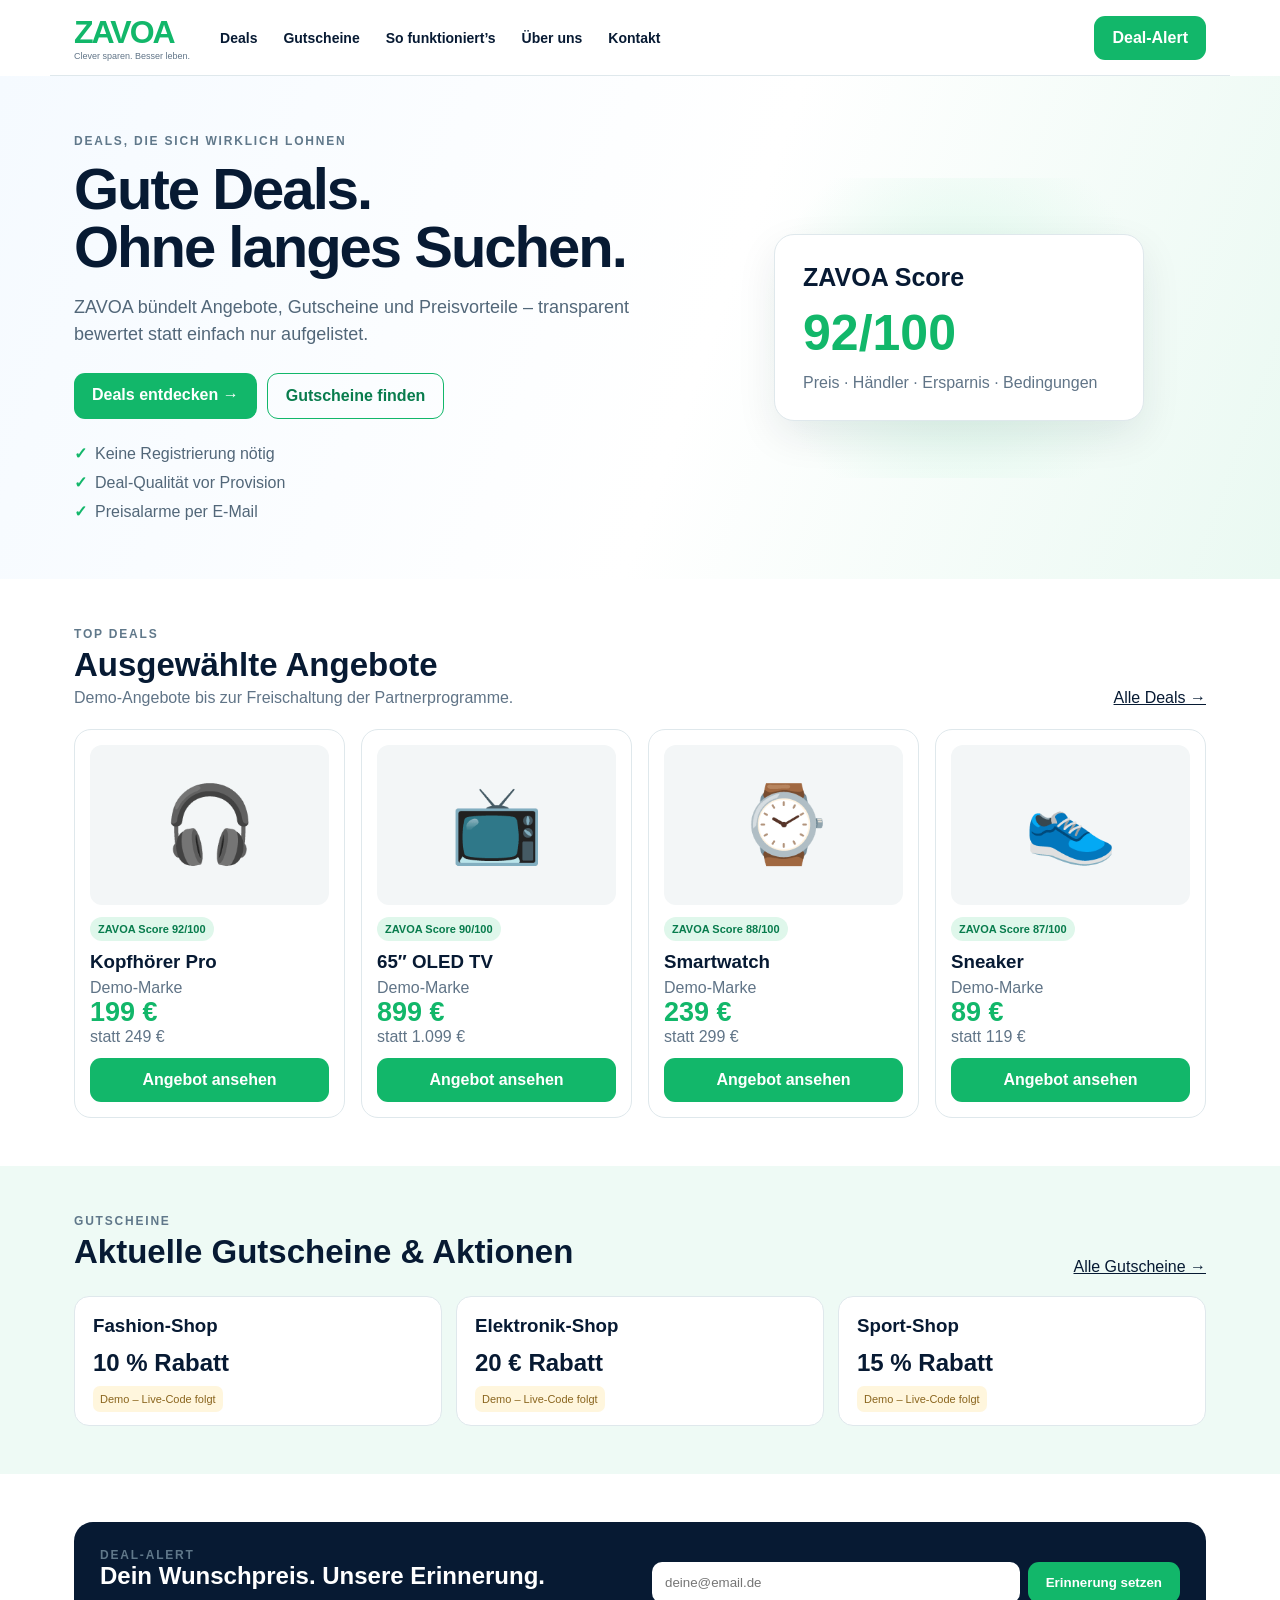
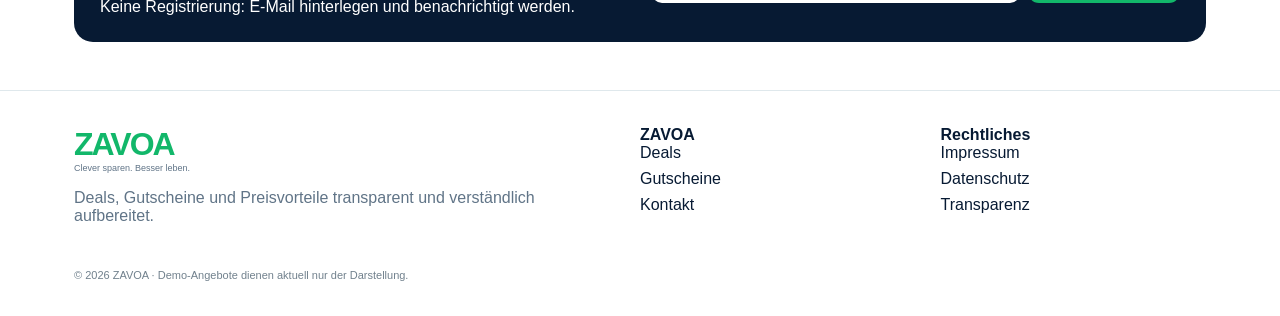
==== index.html @ 48bd6a2d "Add files via upload" ====
<!doctype html><html lang="de"><head><meta charset="utf-8"><meta name="viewport" content="width=device-width,initial-scale=1"><title>ZAVOA – Gute Deals. Ohne langes Suchen.</title><link rel="stylesheet" href="style.css"></head><body><header><div class="wrap nav"><a class="brand" href="index.html"><b>ZAVOA</b><small>Clever sparen. Besser leben.</small></a><nav class="links"><a href="deals.html">Deals</a><a href="gutscheine.html">Gutscheine</a><a href="so-funktionierts.html">So funktioniert’s</a><a href="ueber-uns.html">Über uns</a><a href="kontakt.html">Kontakt</a></nav><div class="grow"></div><a class="btn green" href="#alert">Deal-Alert</a></div></header>
<main><section class="hero"><div class="wrap heroGrid"><div><div class="kicker">Deals, die sich wirklich lohnen</div><h1>Gute Deals.<br>Ohne langes Suchen.</h1><p>ZAVOA bündelt Angebote, Gutscheine und Preisvorteile – transparent bewertet statt einfach nur aufgelistet.</p><div class="actions"><a class="btn green" href="deals.html">Deals entdecken →</a><a class="btn outline" href="gutscheine.html">Gutscheine finden</a></div><div class="checks"><span>Keine Registrierung nötig</span><span>Deal-Qualität vor Provision</span><span>Preisalarme per E-Mail</span></div></div><div class="visual"><div class="visualBox"><strong>ZAVOA Score</strong><div class="score">92/100</div><div class="muted">Preis · Händler · Ersparnis · Bedingungen</div></div></div></div></section>
<section class="section"><div class="wrap"><div class="head"><div><div class="kicker">Top Deals</div><h2>Ausgewählte Angebote</h2><div class="muted">Demo-Angebote bis zur Freischaltung der Partnerprogramme.</div></div><a href="deals.html">Alle Deals →</a></div><div class="grid"><article class="card"><div class="pic">🎧</div><span class="badge">ZAVOA Score 92/100</span><h3>Kopfhörer Pro</h3><div class="muted">Demo-Marke</div><div class="price">199 €</div><div class="muted">statt 249 €</div><a class="btn green" href="#">Angebot ansehen</a></article><article class="card"><div class="pic">📺</div><span class="badge">ZAVOA Score 90/100</span><h3>65″ OLED TV</h3><div class="muted">Demo-Marke</div><div class="price">899 €</div><div class="muted">statt 1.099 €</div><a class="btn green" href="#">Angebot ansehen</a></article><article class="card"><div class="pic">⌚</div><span class="badge">ZAVOA Score 88/100</span><h3>Smartwatch</h3><div class="muted">Demo-Marke</div><div class="price">239 €</div><div class="muted">statt 299 €</div><a class="btn green" href="#">Angebot ansehen</a></article><article class="card"><div class="pic">👟</div><span class="badge">ZAVOA Score 87/100</span><h3>Sneaker</h3><div class="muted">Demo-Marke</div><div class="price">89 €</div><div class="muted">statt 119 €</div><a class="btn green" href="#">Angebot ansehen</a></article></div></div></section>
<section class="section coupons"><div class="wrap"><div class="head"><div><div class="kicker">Gutscheine</div><h2>Aktuelle Gutscheine & Aktionen</h2></div><a href="gutscheine.html">Alle Gutscheine →</a></div><div class="couponGrid"><div class="coupon"><h3>Fashion-Shop</h3><strong>10 % Rabatt</strong><span class="demo">Demo – Live-Code folgt</span></div><div class="coupon"><h3>Elektronik-Shop</h3><strong>20 € Rabatt</strong><span class="demo">Demo – Live-Code folgt</span></div><div class="coupon"><h3>Sport-Shop</h3><strong>15 % Rabatt</strong><span class="demo">Demo – Live-Code folgt</span></div></div></div></section>
<section class="section"><div class="wrap"><div class="alert" id="alert"><div><div class="kicker">Deal-Alert</div><h2>Dein Wunschpreis. Unsere Erinnerung.</h2><div>Keine Registrierung: E-Mail hinterlegen und benachrichtigt werden.</div></div><div class="form"><input type="email" placeholder="deine@email.de"><button class="btn green">Erinnerung setzen</button></div></div></div></section></main><footer><div class="wrap"><div class="foot"><div><a class="brand" href="index.html"><b>ZAVOA</b><small>Clever sparen. Besser leben.</small></a><p class="muted">Deals, Gutscheine und Preisvorteile transparent und verständlich aufbereitet.</p></div><div><b>ZAVOA</b><div class="footnav"><a href="deals.html">Deals</a><a href="gutscheine.html">Gutscheine</a><a href="kontakt.html">Kontakt</a></div></div><div><b>Rechtliches</b><div class="footnav"><a href="impressum.html">Impressum</a><a href="datenschutz.html">Datenschutz</a><a href="transparenz.html">Transparenz</a></div></div></div><div class="copy">© 2026 ZAVOA · Demo-Angebote dienen aktuell nur der Darstellung.</div></div></footer></body></html>
---- style.css ----
:root{--n:#071a33;--g:#12b76a;--m:#607487;--l:#dfe8ec;--bg:#f6fafc}
*{box-sizing:border-box}body{margin:0;font-family:Arial,sans-serif;color:var(--n)}a{color:inherit}
.wrap{max-width:1180px;margin:auto;padding:0 24px}.nav{height:76px;display:flex;align-items:center;gap:30px;border-bottom:1px solid var(--l)}
.brand{text-decoration:none}.brand b{font-size:32px;color:var(--g);letter-spacing:-2px}.brand small{display:block;font-size:9px;color:var(--m)}
.links{display:flex;gap:26px;font-weight:700;font-size:14px}.links a{text-decoration:none}.grow{flex:1}.btn{display:inline-block;padding:13px 18px;border-radius:11px;text-decoration:none;font-weight:800;border:0}.green{background:var(--g);color:#fff}.outline{border:1px solid var(--g);color:#087c4d}
.hero{background:linear-gradient(110deg,#f5faff,#fff 55%,#eaf9f2);padding:58px 0}.heroGrid{display:grid;grid-template-columns:1.1fr .9fr;gap:35px;align-items:center}
.kicker{font-size:12px;letter-spacing:1.8px;font-weight:900;color:#60788a;text-transform:uppercase}.hero h1{font-size:58px;line-height:1;letter-spacing:-2px;margin:12px 0 18px}.hero p{font-size:18px;line-height:1.5;color:#526779}
.actions{display:flex;gap:10px;margin:25px 0}.checks{display:grid;gap:10px;color:#526779}.checks span:before{content:"✓";color:var(--g);font-weight:900;margin-right:8px}
.visual{min-height:300px;border-radius:40px;background:radial-gradient(circle,#d8f7e8,transparent 68%);display:grid;place-items:center}.visualBox{background:#fff;border:1px solid var(--l);border-radius:20px;padding:28px;width:75%;box-shadow:0 15px 40px #10203015}.visualBox strong{font-size:25px}.visualBox .score{font-size:50px;color:var(--g);font-weight:900;margin:12px 0}
.section{padding:48px 0}.head{display:flex;justify-content:space-between;align-items:end}.head h2{font-size:33px;margin:5px 0}.muted{color:var(--m)}
.grid{display:grid;grid-template-columns:repeat(4,1fr);gap:16px;margin-top:22px}.card{border:1px solid var(--l);border-radius:17px;padding:15px}.pic{height:160px;border-radius:12px;background:#f3f6f7;display:grid;place-items:center;font-size:75px}.badge{display:inline-block;background:#dff7eb;color:#087c4d;padding:6px 8px;border-radius:999px;font-size:11px;font-weight:900;margin-top:12px}.card h3{margin:10px 0 6px}.price{font-size:27px;font-weight:900;color:var(--g)}.card .btn{width:100%;text-align:center;margin-top:12px}
.coupons{background:#eefaf5}.couponGrid{display:grid;grid-template-columns:repeat(3,1fr);gap:14px;margin-top:20px}.coupon{background:#fff;border:1px solid var(--l);border-radius:15px;padding:18px}.coupon h3{margin:0}.coupon strong{font-size:24px;display:block;margin:12px 0}.demo{font-size:11px;color:#8a651e;background:#fff6dd;padding:7px;border-radius:7px}
.alert{background:var(--n);color:#fff;border-radius:19px;padding:26px;display:grid;grid-template-columns:1fr 1fr;gap:24px;align-items:center}.alert h2{margin:0 0 8px}.form{display:flex;gap:8px}.form input{flex:1;padding:13px;border-radius:10px;border:0}
.pagehero{background:var(--bg);padding:45px 0}.pagehero h1{font-size:45px;margin:0}.content{max-width:900px;margin:30px auto;padding:0 24px;line-height:1.6}
footer{border-top:1px solid var(--l);padding:35px 0}.foot{display:grid;grid-template-columns:2fr 1fr 1fr;gap:35px}.footnav{display:grid;gap:8px}.footnav a{text-decoration:none}.copy{font-size:11px;color:#71818d;margin-top:28px}
@media(max-width:850px){.links{display:none}.heroGrid{grid-template-columns:1fr}.grid{grid-template-columns:1fr 1fr}.couponGrid,.alert{grid-template-columns:1fr}}
@media(max-width:520px){.wrap{padding:0 14px}.hero h1{font-size:40px}.visual{display:none}.grid{grid-template-columns:1fr}.actions,.form{flex-direction:column}.foot{grid-template-columns:1fr}}
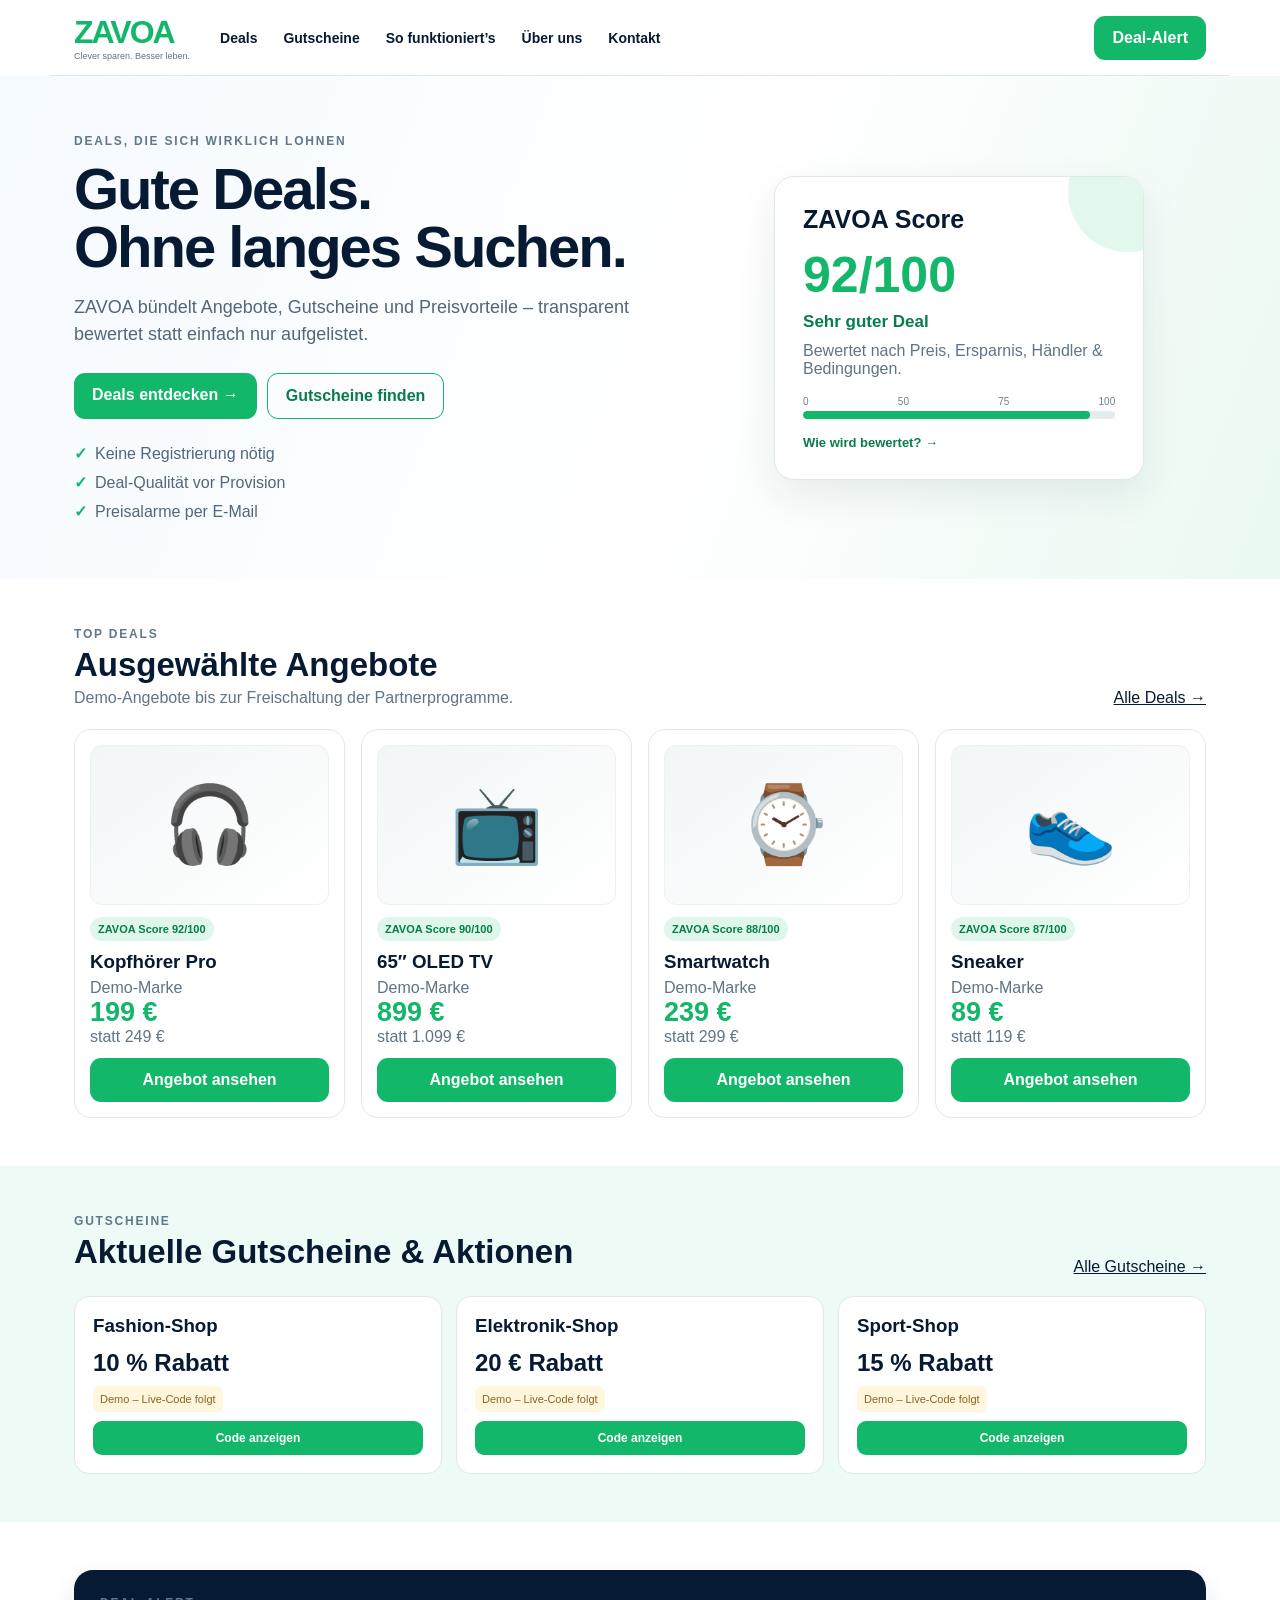
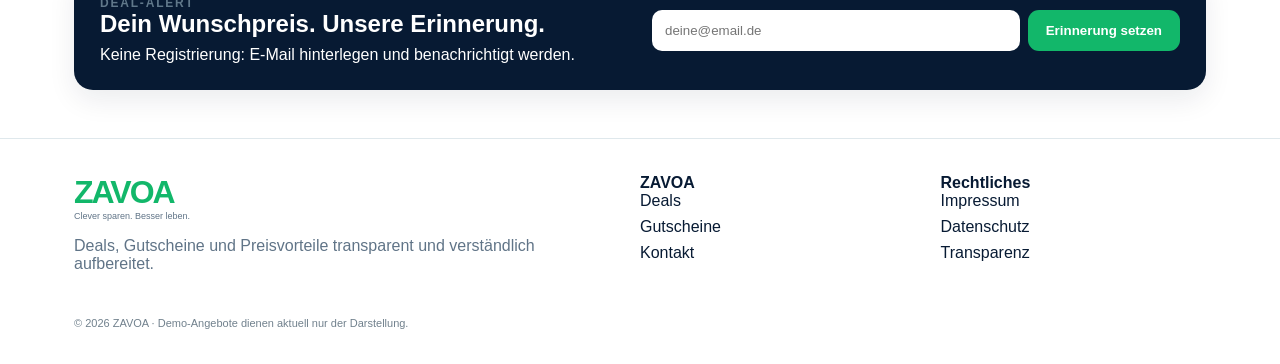
==== commit 8f29bef1: "Add files via upload" ====
--- a/index.html
+++ b/index.html
@@ -1,5 +1,11 @@
 <!doctype html><html lang="de"><head><meta charset="utf-8"><meta name="viewport" content="width=device-width,initial-scale=1"><title>ZAVOA – Gute Deals. Ohne langes Suchen.</title><link rel="stylesheet" href="style.css"></head><body><header><div class="wrap nav"><a class="brand" href="index.html"><b>ZAVOA</b><small>Clever sparen. Besser leben.</small></a><nav class="links"><a href="deals.html">Deals</a><a href="gutscheine.html">Gutscheine</a><a href="so-funktionierts.html">So funktioniert’s</a><a href="ueber-uns.html">Über uns</a><a href="kontakt.html">Kontakt</a></nav><div class="grow"></div><a class="btn green" href="#alert">Deal-Alert</a></div></header>
-<main><section class="hero"><div class="wrap heroGrid"><div><div class="kicker">Deals, die sich wirklich lohnen</div><h1>Gute Deals.<br>Ohne langes Suchen.</h1><p>ZAVOA bündelt Angebote, Gutscheine und Preisvorteile – transparent bewertet statt einfach nur aufgelistet.</p><div class="actions"><a class="btn green" href="deals.html">Deals entdecken →</a><a class="btn outline" href="gutscheine.html">Gutscheine finden</a></div><div class="checks"><span>Keine Registrierung nötig</span><span>Deal-Qualität vor Provision</span><span>Preisalarme per E-Mail</span></div></div><div class="visual"><div class="visualBox"><strong>ZAVOA Score</strong><div class="score">92/100</div><div class="muted">Preis · Händler · Ersparnis · Bedingungen</div></div></div></div></section>
+<main><section class="hero"><div class="wrap heroGrid"><div><div class="kicker">Deals, die sich wirklich lohnen</div><h1>Gute Deals.<br>Ohne langes Suchen.</h1><p>ZAVOA bündelt Angebote, Gutscheine und Preisvorteile – transparent bewertet statt einfach nur aufgelistet.</p><div class="actions"><a class="btn green" href="deals.html">Deals entdecken →</a><a class="btn outline" href="gutscheine.html">Gutscheine finden</a></div><div class="checks"><span>Keine Registrierung nötig</span><span>Deal-Qualität vor Provision</span><span>Preisalarme per E-Mail</span></div></div><div class="visual"><div class="visualBox"><strong>ZAVOA Score</strong>
+<div class="score">92/100</div>
+<div class="score-label">Sehr guter Deal</div>
+<div class="muted">Bewertet nach Preis, Ersparnis, Händler &amp; Bedingungen.</div>
+<div class="score-scale"><span>0</span><span>50</span><span>75</span><span>100</span></div>
+<div class="score-bar"><i></i></div>
+<a class="score-link" href="so-funktionierts.html">Wie wird bewertet? →</a></div></div></div></section>
 <section class="section"><div class="wrap"><div class="head"><div><div class="kicker">Top Deals</div><h2>Ausgewählte Angebote</h2><div class="muted">Demo-Angebote bis zur Freischaltung der Partnerprogramme.</div></div><a href="deals.html">Alle Deals →</a></div><div class="grid"><article class="card"><div class="pic">🎧</div><span class="badge">ZAVOA Score 92/100</span><h3>Kopfhörer Pro</h3><div class="muted">Demo-Marke</div><div class="price">199 €</div><div class="muted">statt 249 €</div><a class="btn green" href="#">Angebot ansehen</a></article><article class="card"><div class="pic">📺</div><span class="badge">ZAVOA Score 90/100</span><h3>65″ OLED TV</h3><div class="muted">Demo-Marke</div><div class="price">899 €</div><div class="muted">statt 1.099 €</div><a class="btn green" href="#">Angebot ansehen</a></article><article class="card"><div class="pic">⌚</div><span class="badge">ZAVOA Score 88/100</span><h3>Smartwatch</h3><div class="muted">Demo-Marke</div><div class="price">239 €</div><div class="muted">statt 299 €</div><a class="btn green" href="#">Angebot ansehen</a></article><article class="card"><div class="pic">👟</div><span class="badge">ZAVOA Score 87/100</span><h3>Sneaker</h3><div class="muted">Demo-Marke</div><div class="price">89 €</div><div class="muted">statt 119 €</div><a class="btn green" href="#">Angebot ansehen</a></article></div></div></section>
 <section class="section coupons"><div class="wrap"><div class="head"><div><div class="kicker">Gutscheine</div><h2>Aktuelle Gutscheine & Aktionen</h2></div><a href="gutscheine.html">Alle Gutscheine →</a></div><div class="couponGrid"><div class="coupon"><h3>Fashion-Shop</h3><strong>10 % Rabatt</strong><span class="demo">Demo – Live-Code folgt</span></div><div class="coupon"><h3>Elektronik-Shop</h3><strong>20 € Rabatt</strong><span class="demo">Demo – Live-Code folgt</span></div><div class="coupon"><h3>Sport-Shop</h3><strong>15 % Rabatt</strong><span class="demo">Demo – Live-Code folgt</span></div></div></div></section>
 <section class="section"><div class="wrap"><div class="alert" id="alert"><div><div class="kicker">Deal-Alert</div><h2>Dein Wunschpreis. Unsere Erinnerung.</h2><div>Keine Registrierung: E-Mail hinterlegen und benachrichtigt werden.</div></div><div class="form"><input type="email" placeholder="deine@email.de"><button class="btn green">Erinnerung setzen</button></div></div></div></section></main><footer><div class="wrap"><div class="foot"><div><a class="brand" href="index.html"><b>ZAVOA</b><small>Clever sparen. Besser leben.</small></a><p class="muted">Deals, Gutscheine und Preisvorteile transparent und verständlich aufbereitet.</p></div><div><b>ZAVOA</b><div class="footnav"><a href="deals.html">Deals</a><a href="gutscheine.html">Gutscheine</a><a href="kontakt.html">Kontakt</a></div></div><div><b>Rechtliches</b><div class="footnav"><a href="impressum.html">Impressum</a><a href="datenschutz.html">Datenschutz</a><a href="transparenz.html">Transparenz</a></div></div></div><div class="copy">© 2026 ZAVOA · Demo-Angebote dienen aktuell nur der Darstellung.</div></div></footer></body></html>
--- a/style.css
+++ b/style.css
@@ -16,3 +16,18 @@
 footer{border-top:1px solid var(--l);padding:35px 0}.foot{display:grid;grid-template-columns:2fr 1fr 1fr;gap:35px}.footnav{display:grid;gap:8px}.footnav a{text-decoration:none}.copy{font-size:11px;color:#71818d;margin-top:28px}
 @media(max-width:850px){.links{display:none}.heroGrid{grid-template-columns:1fr}.grid{grid-template-columns:1fr 1fr}.couponGrid,.alert{grid-template-columns:1fr}}
 @media(max-width:520px){.wrap{padding:0 14px}.hero h1{font-size:40px}.visual{display:none}.grid{grid-template-columns:1fr}.actions,.form{flex-direction:column}.foot{grid-template-columns:1fr}}
+
+/* Controlled Design Update 1 — no structural/deployment changes */
+.visualBox{position:relative;overflow:hidden}
+.visualBox:after{content:"";position:absolute;width:120px;height:120px;border-radius:50%;right:-45px;top:-45px;background:#e2f8ed}
+.visualBox strong,.visualBox .score,.visualBox .muted{position:relative;z-index:1}
+.card{transition:transform .18s ease,box-shadow .18s ease}.card:hover{transform:translateY(-3px);box-shadow:0 12px 30px #0b263815}
+.pic{font-family:"Apple Color Emoji","Segoe UI Emoji",sans-serif;background:linear-gradient(145deg,#f2f6f7,#fff);border:1px solid #edf1f2}
+.coupon{position:relative}.coupon:after{content:"Code anzeigen";display:block;margin-top:14px;padding:10px 12px;border-radius:9px;background:#12b76a;color:#fff;font-size:12px;font-weight:900;text-align:center}
+.alert{box-shadow:0 10px 28px #071a3315}
+
+.score-label{font-size:17px;font-weight:900;color:#087c4d;margin:-4px 0 10px}
+.score-scale{display:flex;justify-content:space-between;font-size:10px;color:#71818d;margin-top:18px}
+.score-bar{height:8px;background:#e5ecef;border-radius:99px;overflow:hidden;margin:4px 0 14px}
+.score-bar i{display:block;width:92%;height:100%;background:#12b76a;border-radius:99px}
+.score-link{font-size:13px;font-weight:800;color:#087c4d;text-decoration:none}
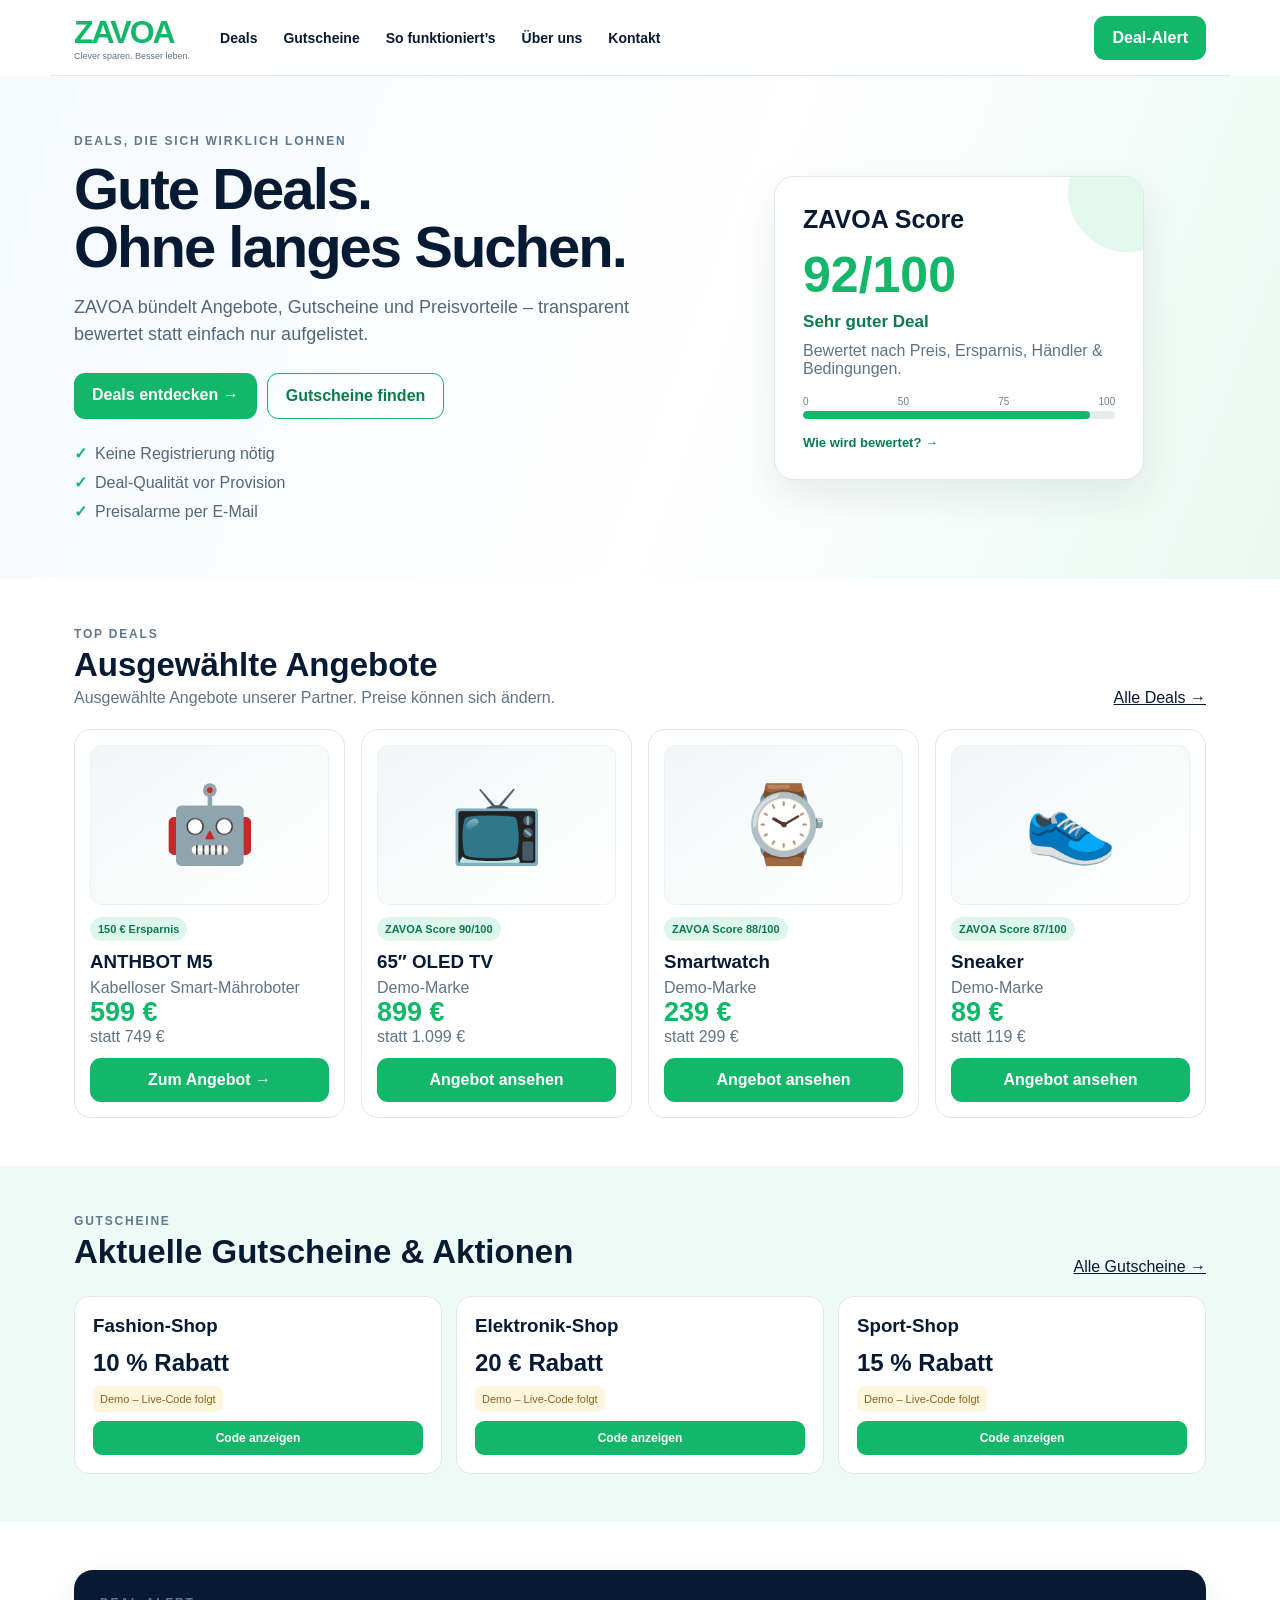
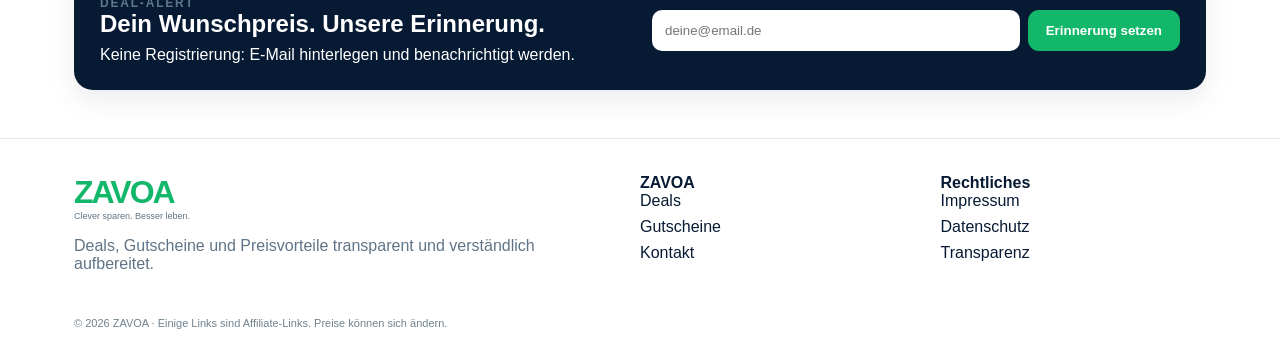
==== commit 2f3d0207: "Add ANTHBOT M5 affiliate deal" ====
--- a/index.html
+++ b/index.html
@@ -6,6 +6,6 @@
 <div class="score-scale"><span>0</span><span>50</span><span>75</span><span>100</span></div>
 <div class="score-bar"><i></i></div>
 <a class="score-link" href="so-funktionierts.html">Wie wird bewertet? →</a></div></div></div></section>
-<section class="section"><div class="wrap"><div class="head"><div><div class="kicker">Top Deals</div><h2>Ausgewählte Angebote</h2><div class="muted">Demo-Angebote bis zur Freischaltung der Partnerprogramme.</div></div><a href="deals.html">Alle Deals →</a></div><div class="grid"><article class="card"><div class="pic">🎧</div><span class="badge">ZAVOA Score 92/100</span><h3>Kopfhörer Pro</h3><div class="muted">Demo-Marke</div><div class="price">199 €</div><div class="muted">statt 249 €</div><a class="btn green" href="#">Angebot ansehen</a></article><article class="card"><div class="pic">📺</div><span class="badge">ZAVOA Score 90/100</span><h3>65″ OLED TV</h3><div class="muted">Demo-Marke</div><div class="price">899 €</div><div class="muted">statt 1.099 €</div><a class="btn green" href="#">Angebot ansehen</a></article><article class="card"><div class="pic">⌚</div><span class="badge">ZAVOA Score 88/100</span><h3>Smartwatch</h3><div class="muted">Demo-Marke</div><div class="price">239 €</div><div class="muted">statt 299 €</div><a class="btn green" href="#">Angebot ansehen</a></article><article class="card"><div class="pic">👟</div><span class="badge">ZAVOA Score 87/100</span><h3>Sneaker</h3><div class="muted">Demo-Marke</div><div class="price">89 €</div><div class="muted">statt 119 €</div><a class="btn green" href="#">Angebot ansehen</a></article></div></div></section>
+<section class="section"><div class="wrap"><div class="head"><div><div class="kicker">Top Deals</div><h2>Ausgewählte Angebote</h2><div class="muted">Ausgewählte Angebote unserer Partner. Preise können sich ändern.</div></div><a href="deals.html">Alle Deals →</a></div><div class="grid"><article class="card"><div class="pic">🤖</div><span class="badge">150 € Ersparnis</span><h3>ANTHBOT M5</h3><div class="muted">Kabelloser Smart-Mähroboter</div><div class="price">599 €</div><div class="muted">statt 749 €</div><a class="btn green" href="https://www.awin1.com/cread.php?awinmid=125144&awinaffid=3095153&ued=https%3A%2F%2Fde.anthbot.com%2Fproducts%2Fm5-robot-lawn-mower%3Fvariant%3D52055426236729" target="_blank" rel="sponsored noopener">Zum Angebot →</a></article><article class="card"><div class="pic">📺</div><span class="badge">ZAVOA Score 90/100</span><h3>65″ OLED TV</h3><div class="muted">Demo-Marke</div><div class="price">899 €</div><div class="muted">statt 1.099 €</div><a class="btn green" href="#">Angebot ansehen</a></article><article class="card"><div class="pic">⌚</div><span class="badge">ZAVOA Score 88/100</span><h3>Smartwatch</h3><div class="muted">Demo-Marke</div><div class="price">239 €</div><div class="muted">statt 299 €</div><a class="btn green" href="#">Angebot ansehen</a></article><article class="card"><div class="pic">👟</div><span class="badge">ZAVOA Score 87/100</span><h3>Sneaker</h3><div class="muted">Demo-Marke</div><div class="price">89 €</div><div class="muted">statt 119 €</div><a class="btn green" href="#">Angebot ansehen</a></article></div></div></section>
 <section class="section coupons"><div class="wrap"><div class="head"><div><div class="kicker">Gutscheine</div><h2>Aktuelle Gutscheine & Aktionen</h2></div><a href="gutscheine.html">Alle Gutscheine →</a></div><div class="couponGrid"><div class="coupon"><h3>Fashion-Shop</h3><strong>10 % Rabatt</strong><span class="demo">Demo – Live-Code folgt</span></div><div class="coupon"><h3>Elektronik-Shop</h3><strong>20 € Rabatt</strong><span class="demo">Demo – Live-Code folgt</span></div><div class="coupon"><h3>Sport-Shop</h3><strong>15 % Rabatt</strong><span class="demo">Demo – Live-Code folgt</span></div></div></div></section>
-<section class="section"><div class="wrap"><div class="alert" id="alert"><div><div class="kicker">Deal-Alert</div><h2>Dein Wunschpreis. Unsere Erinnerung.</h2><div>Keine Registrierung: E-Mail hinterlegen und benachrichtigt werden.</div></div><div class="form"><input type="email" placeholder="deine@email.de"><button class="btn green">Erinnerung setzen</button></div></div></div></section></main><footer><div class="wrap"><div class="foot"><div><a class="brand" href="index.html"><b>ZAVOA</b><small>Clever sparen. Besser leben.</small></a><p class="muted">Deals, Gutscheine und Preisvorteile transparent und verständlich aufbereitet.</p></div><div><b>ZAVOA</b><div class="footnav"><a href="deals.html">Deals</a><a href="gutscheine.html">Gutscheine</a><a href="kontakt.html">Kontakt</a></div></div><div><b>Rechtliches</b><div class="footnav"><a href="impressum.html">Impressum</a><a href="datenschutz.html">Datenschutz</a><a href="transparenz.html">Transparenz</a></div></div></div><div class="copy">© 2026 ZAVOA · Demo-Angebote dienen aktuell nur der Darstellung.</div></div></footer></body></html>+<section class="section"><div class="wrap"><div class="alert" id="alert"><div><div class="kicker">Deal-Alert</div><h2>Dein Wunschpreis. Unsere Erinnerung.</h2><div>Keine Registrierung: E-Mail hinterlegen und benachrichtigt werden.</div></div><div class="form"><input type="email" placeholder="deine@email.de"><button class="btn green">Erinnerung setzen</button></div></div></div></section></main><footer><div class="wrap"><div class="foot"><div><a class="brand" href="index.html"><b>ZAVOA</b><small>Clever sparen. Besser leben.</small></a><p class="muted">Deals, Gutscheine und Preisvorteile transparent und verständlich aufbereitet.</p></div><div><b>ZAVOA</b><div class="footnav"><a href="deals.html">Deals</a><a href="gutscheine.html">Gutscheine</a><a href="kontakt.html">Kontakt</a></div></div><div><b>Rechtliches</b><div class="footnav"><a href="impressum.html">Impressum</a><a href="datenschutz.html">Datenschutz</a><a href="transparenz.html">Transparenz</a></div></div></div><div class="copy">© 2026 ZAVOA · Einige Links sind Affiliate-Links. Preise können sich ändern.</div></div></footer></body></html>
--- a/style.css
+++ b/style.css
@@ -15,7 +15,7 @@
 .pagehero{background:var(--bg);padding:45px 0}.pagehero h1{font-size:45px;margin:0}.content{max-width:900px;margin:30px auto;padding:0 24px;line-height:1.6}
 footer{border-top:1px solid var(--l);padding:35px 0}.foot{display:grid;grid-template-columns:2fr 1fr 1fr;gap:35px}.footnav{display:grid;gap:8px}.footnav a{text-decoration:none}.copy{font-size:11px;color:#71818d;margin-top:28px}
 @media(max-width:850px){.links{display:none}.heroGrid{grid-template-columns:1fr}.grid{grid-template-columns:1fr 1fr}.couponGrid,.alert{grid-template-columns:1fr}}
-@media(max-width:520px){.wrap{padding:0 14px}.hero h1{font-size:40px}.visual{display:none}.grid{grid-template-columns:1fr}.actions,.form{flex-direction:column}.foot{grid-template-columns:1fr}}
+@media(max-width:520px){.wrap{padding:0 14px}.hero{padding:34px 0}.hero h1{font-size:40px}.heroGrid{gap:24px}.visual{display:grid;min-height:0;border-radius:24px;padding:12px}.visualBox{width:100%;max-width:360px;padding:18px;border-radius:16px}.visualBox strong{font-size:20px}.visualBox .score{font-size:38px;margin:8px 0}.score-label{font-size:15px}.score-scale{margin-top:12px}.score-bar{margin-bottom:10px}.score-link{font-size:12px}.grid{grid-template-columns:1fr}.actions,.form{flex-direction:column}.foot{grid-template-columns:1fr}}
 
 /* Controlled Design Update 1 — no structural/deployment changes */
 .visualBox{position:relative;overflow:hidden}
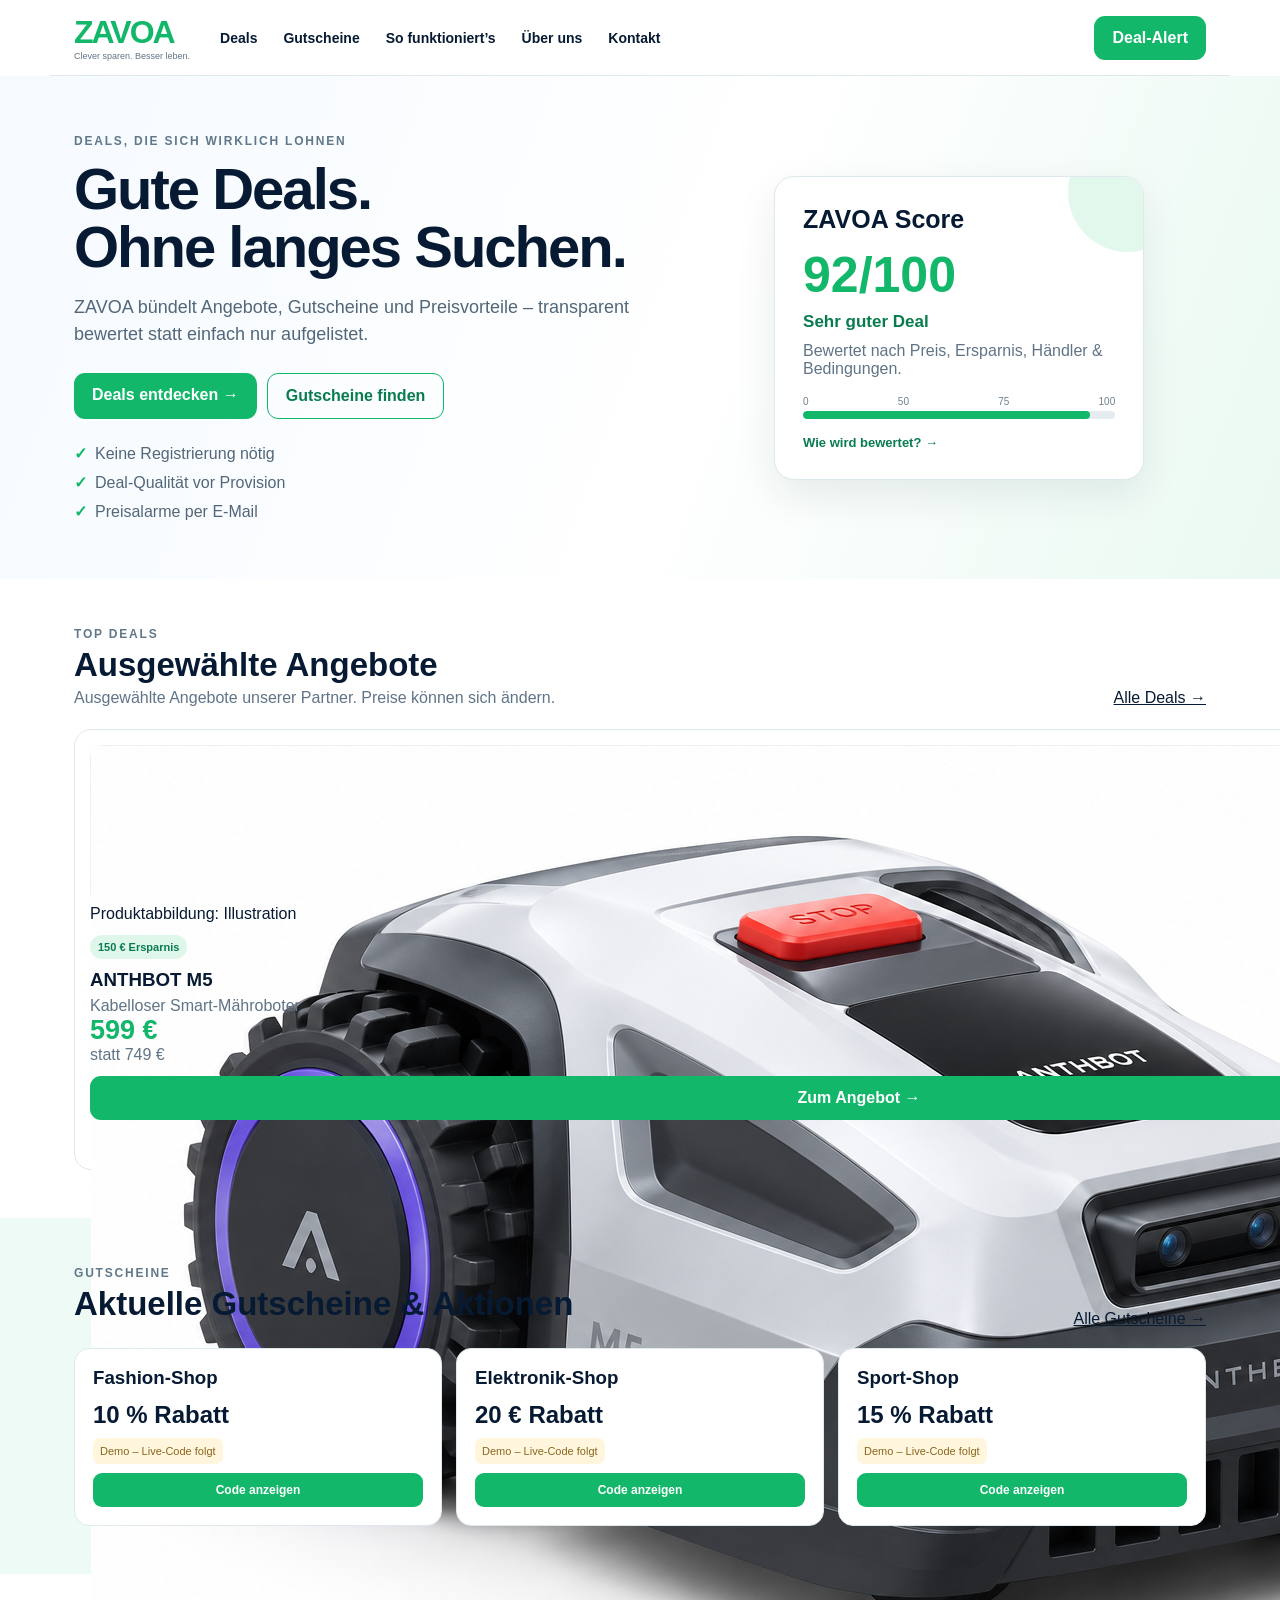
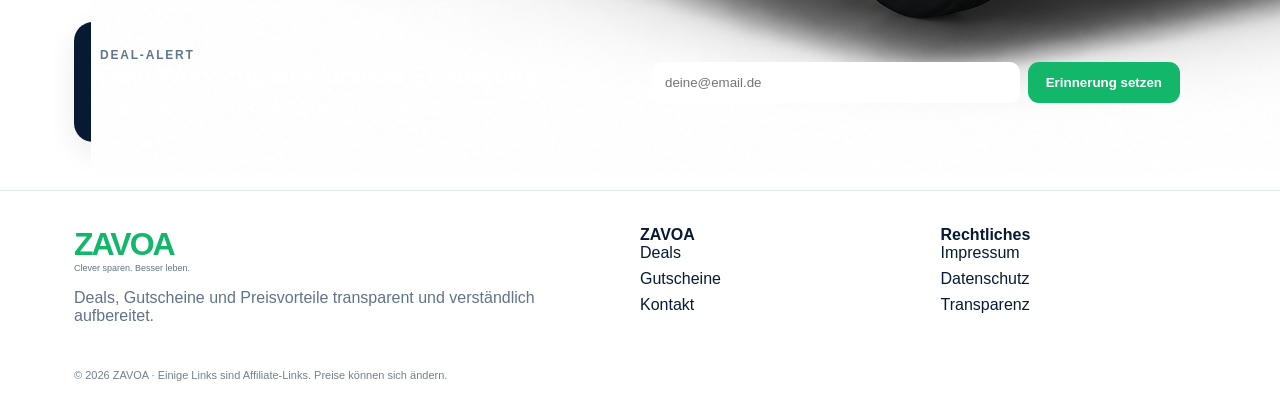
==== commit 497d556f: "Use M5 illustration in affiliate deal" ====
--- a/index.html
+++ b/index.html
@@ -6,6 +6,6 @@
 <div class="score-scale"><span>0</span><span>50</span><span>75</span><span>100</span></div>
 <div class="score-bar"><i></i></div>
 <a class="score-link" href="so-funktionierts.html">Wie wird bewertet? →</a></div></div></div></section>
-<section class="section"><div class="wrap"><div class="head"><div><div class="kicker">Top Deals</div><h2>Ausgewählte Angebote</h2><div class="muted">Ausgewählte Angebote unserer Partner. Preise können sich ändern.</div></div><a href="deals.html">Alle Deals →</a></div><div class="grid"><article class="card"><div class="pic">🤖</div><span class="badge">150 € Ersparnis</span><h3>ANTHBOT M5</h3><div class="muted">Kabelloser Smart-Mähroboter</div><div class="price">599 €</div><div class="muted">statt 749 €</div><a class="btn green" href="https://www.awin1.com/cread.php?awinmid=125144&awinaffid=3095153&ued=https%3A%2F%2Fde.anthbot.com%2Fproducts%2Fm5-robot-lawn-mower%3Fvariant%3D52055426236729" target="_blank" rel="sponsored noopener">Zum Angebot →</a></article><article class="card"><div class="pic">📺</div><span class="badge">ZAVOA Score 90/100</span><h3>65″ OLED TV</h3><div class="muted">Demo-Marke</div><div class="price">899 €</div><div class="muted">statt 1.099 €</div><a class="btn green" href="#">Angebot ansehen</a></article><article class="card"><div class="pic">⌚</div><span class="badge">ZAVOA Score 88/100</span><h3>Smartwatch</h3><div class="muted">Demo-Marke</div><div class="price">239 €</div><div class="muted">statt 299 €</div><a class="btn green" href="#">Angebot ansehen</a></article><article class="card"><div class="pic">👟</div><span class="badge">ZAVOA Score 87/100</span><h3>Sneaker</h3><div class="muted">Demo-Marke</div><div class="price">89 €</div><div class="muted">statt 119 €</div><a class="btn green" href="#">Angebot ansehen</a></article></div></div></section>
+<section class="section"><div class="wrap"><div class="head"><div><div class="kicker">Top Deals</div><h2>Ausgewählte Angebote</h2><div class="muted">Ausgewählte Angebote unserer Partner. Preise können sich ändern.</div></div><a href="deals.html">Alle Deals →</a></div><div class="grid"><article class="card"><div class="pic product-pic"><img src="anthbot-m5-illustration.png" alt="Illustration des ANTHBOT M5 Mähroboters"></div><div class="image-note">Produktabbildung: Illustration</div><span class="badge">150 € Ersparnis</span><h3>ANTHBOT M5</h3><div class="muted">Kabelloser Smart-Mähroboter</div><div class="price">599 €</div><div class="muted">statt 749 €</div><a class="btn green" href="https://www.awin1.com/cread.php?awinmid=125144&awinaffid=3095153&ued=https%3A%2F%2Fde.anthbot.com%2Fproducts%2Fm5-robot-lawn-mower%3Fvariant%3D52055426236729" target="_blank" rel="sponsored noopener">Zum Angebot →</a></article><article class="card"><div class="pic">📺</div><span class="badge">ZAVOA Score 90/100</span><h3>65″ OLED TV</h3><div class="muted">Demo-Marke</div><div class="price">899 €</div><div class="muted">statt 1.099 €</div><a class="btn green" href="#">Angebot ansehen</a></article><article class="card"><div class="pic">⌚</div><span class="badge">ZAVOA Score 88/100</span><h3>Smartwatch</h3><div class="muted">Demo-Marke</div><div class="price">239 €</div><div class="muted">statt 299 €</div><a class="btn green" href="#">Angebot ansehen</a></article><article class="card"><div class="pic">👟</div><span class="badge">ZAVOA Score 87/100</span><h3>Sneaker</h3><div class="muted">Demo-Marke</div><div class="price">89 €</div><div class="muted">statt 119 €</div><a class="btn green" href="#">Angebot ansehen</a></article></div></div></section>
 <section class="section coupons"><div class="wrap"><div class="head"><div><div class="kicker">Gutscheine</div><h2>Aktuelle Gutscheine & Aktionen</h2></div><a href="gutscheine.html">Alle Gutscheine →</a></div><div class="couponGrid"><div class="coupon"><h3>Fashion-Shop</h3><strong>10 % Rabatt</strong><span class="demo">Demo – Live-Code folgt</span></div><div class="coupon"><h3>Elektronik-Shop</h3><strong>20 € Rabatt</strong><span class="demo">Demo – Live-Code folgt</span></div><div class="coupon"><h3>Sport-Shop</h3><strong>15 % Rabatt</strong><span class="demo">Demo – Live-Code folgt</span></div></div></div></section>
 <section class="section"><div class="wrap"><div class="alert" id="alert"><div><div class="kicker">Deal-Alert</div><h2>Dein Wunschpreis. Unsere Erinnerung.</h2><div>Keine Registrierung: E-Mail hinterlegen und benachrichtigt werden.</div></div><div class="form"><input type="email" placeholder="deine@email.de"><button class="btn green">Erinnerung setzen</button></div></div></div></section></main><footer><div class="wrap"><div class="foot"><div><a class="brand" href="index.html"><b>ZAVOA</b><small>Clever sparen. Besser leben.</small></a><p class="muted">Deals, Gutscheine und Preisvorteile transparent und verständlich aufbereitet.</p></div><div><b>ZAVOA</b><div class="footnav"><a href="deals.html">Deals</a><a href="gutscheine.html">Gutscheine</a><a href="kontakt.html">Kontakt</a></div></div><div><b>Rechtliches</b><div class="footnav"><a href="impressum.html">Impressum</a><a href="datenschutz.html">Datenschutz</a><a href="transparenz.html">Transparenz</a></div></div></div><div class="copy">© 2026 ZAVOA · Einige Links sind Affiliate-Links. Preise können sich ändern.</div></div></footer></body></html>
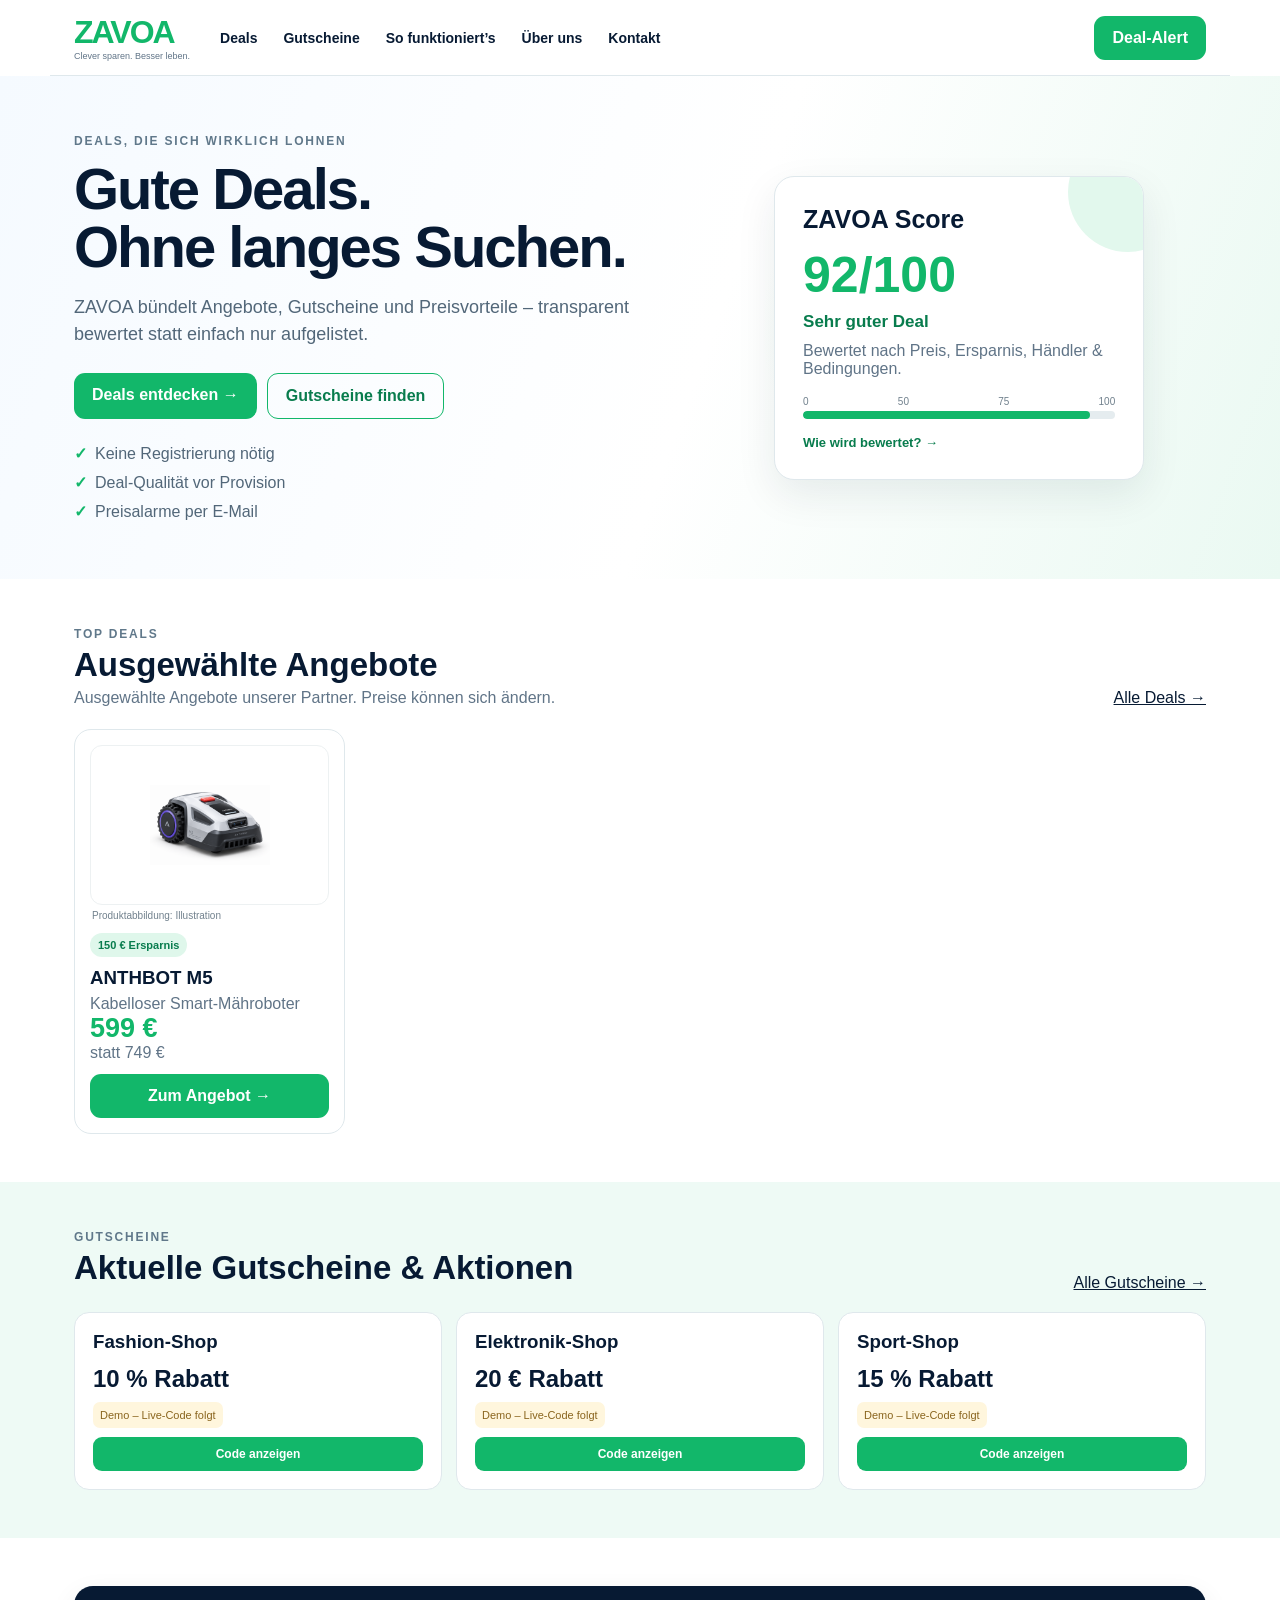
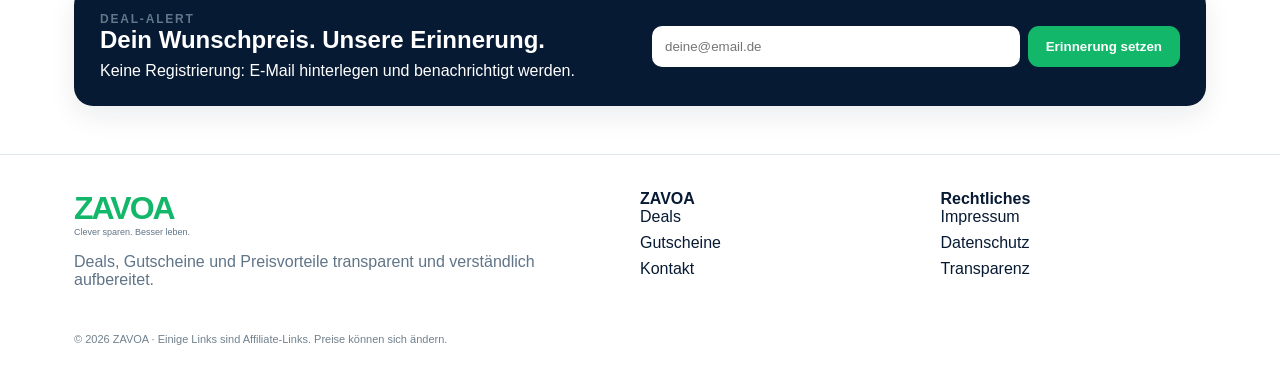
==== commit 459f8961: "Render homepage deals from central data" ====
--- a/index.html
+++ b/index.html
@@ -6,6 +6,6 @@
 <div class="score-scale"><span>0</span><span>50</span><span>75</span><span>100</span></div>
 <div class="score-bar"><i></i></div>
 <a class="score-link" href="so-funktionierts.html">Wie wird bewertet? →</a></div></div></div></section>
-<section class="section"><div class="wrap"><div class="head"><div><div class="kicker">Top Deals</div><h2>Ausgewählte Angebote</h2><div class="muted">Ausgewählte Angebote unserer Partner. Preise können sich ändern.</div></div><a href="deals.html">Alle Deals →</a></div><div class="grid"><article class="card"><div class="pic product-pic"><img src="anthbot-m5-illustration.png" alt="Illustration des ANTHBOT M5 Mähroboters"></div><div class="image-note">Produktabbildung: Illustration</div><span class="badge">150 € Ersparnis</span><h3>ANTHBOT M5</h3><div class="muted">Kabelloser Smart-Mähroboter</div><div class="price">599 €</div><div class="muted">statt 749 €</div><a class="btn green" href="https://www.awin1.com/cread.php?awinmid=125144&awinaffid=3095153&ued=https%3A%2F%2Fde.anthbot.com%2Fproducts%2Fm5-robot-lawn-mower%3Fvariant%3D52055426236729" target="_blank" rel="sponsored noopener">Zum Angebot →</a></article><article class="card"><div class="pic">📺</div><span class="badge">ZAVOA Score 90/100</span><h3>65″ OLED TV</h3><div class="muted">Demo-Marke</div><div class="price">899 €</div><div class="muted">statt 1.099 €</div><a class="btn green" href="#">Angebot ansehen</a></article><article class="card"><div class="pic">⌚</div><span class="badge">ZAVOA Score 88/100</span><h3>Smartwatch</h3><div class="muted">Demo-Marke</div><div class="price">239 €</div><div class="muted">statt 299 €</div><a class="btn green" href="#">Angebot ansehen</a></article><article class="card"><div class="pic">👟</div><span class="badge">ZAVOA Score 87/100</span><h3>Sneaker</h3><div class="muted">Demo-Marke</div><div class="price">89 €</div><div class="muted">statt 119 €</div><a class="btn green" href="#">Angebot ansehen</a></article></div></div></section>
+<section class="section"><div class="wrap"><div class="head"><div><div class="kicker">Top Deals</div><h2>Ausgewählte Angebote</h2><div class="muted">Ausgewählte Angebote unserer Partner. Preise können sich ändern.</div></div><a href="deals.html">Alle Deals →</a></div><div class="grid" data-deals-grid data-limit="4"></div></div></section>
 <section class="section coupons"><div class="wrap"><div class="head"><div><div class="kicker">Gutscheine</div><h2>Aktuelle Gutscheine & Aktionen</h2></div><a href="gutscheine.html">Alle Gutscheine →</a></div><div class="couponGrid"><div class="coupon"><h3>Fashion-Shop</h3><strong>10 % Rabatt</strong><span class="demo">Demo – Live-Code folgt</span></div><div class="coupon"><h3>Elektronik-Shop</h3><strong>20 € Rabatt</strong><span class="demo">Demo – Live-Code folgt</span></div><div class="coupon"><h3>Sport-Shop</h3><strong>15 % Rabatt</strong><span class="demo">Demo – Live-Code folgt</span></div></div></div></section>
-<section class="section"><div class="wrap"><div class="alert" id="alert"><div><div class="kicker">Deal-Alert</div><h2>Dein Wunschpreis. Unsere Erinnerung.</h2><div>Keine Registrierung: E-Mail hinterlegen und benachrichtigt werden.</div></div><div class="form"><input type="email" placeholder="deine@email.de"><button class="btn green">Erinnerung setzen</button></div></div></div></section></main><footer><div class="wrap"><div class="foot"><div><a class="brand" href="index.html"><b>ZAVOA</b><small>Clever sparen. Besser leben.</small></a><p class="muted">Deals, Gutscheine und Preisvorteile transparent und verständlich aufbereitet.</p></div><div><b>ZAVOA</b><div class="footnav"><a href="deals.html">Deals</a><a href="gutscheine.html">Gutscheine</a><a href="kontakt.html">Kontakt</a></div></div><div><b>Rechtliches</b><div class="footnav"><a href="impressum.html">Impressum</a><a href="datenschutz.html">Datenschutz</a><a href="transparenz.html">Transparenz</a></div></div></div><div class="copy">© 2026 ZAVOA · Einige Links sind Affiliate-Links. Preise können sich ändern.</div></div></footer></body></html>+<section class="section"><div class="wrap"><div class="alert" id="alert"><div><div class="kicker">Deal-Alert</div><h2>Dein Wunschpreis. Unsere Erinnerung.</h2><div>Keine Registrierung: E-Mail hinterlegen und benachrichtigt werden.</div></div><div class="form"><input type="email" placeholder="deine@email.de"><button class="btn green">Erinnerung setzen</button></div></div></div></section></main><footer><div class="wrap"><div class="foot"><div><a class="brand" href="index.html"><b>ZAVOA</b><small>Clever sparen. Besser leben.</small></a><p class="muted">Deals, Gutscheine und Preisvorteile transparent und verständlich aufbereitet.</p></div><div><b>ZAVOA</b><div class="footnav"><a href="deals.html">Deals</a><a href="gutscheine.html">Gutscheine</a><a href="kontakt.html">Kontakt</a></div></div><div><b>Rechtliches</b><div class="footnav"><a href="impressum.html">Impressum</a><a href="datenschutz.html">Datenschutz</a><a href="transparenz.html">Transparenz</a></div></div></div><div class="copy">© 2026 ZAVOA · Einige Links sind Affiliate-Links. Preise können sich ändern.</div></div></footer><script src="deals.js"></script></body></html>
--- a/style.css
+++ b/style.css
@@ -31,3 +31,8 @@
 .score-bar{height:8px;background:#e5ecef;border-radius:99px;overflow:hidden;margin:4px 0 14px}
 .score-bar i{display:block;width:92%;height:100%;background:#12b76a;border-radius:99px}
 .score-link{font-size:13px;font-weight:800;color:#087c4d;text-decoration:none}
+
+/* Product deal images */
+.product-pic{overflow:hidden;padding:24px;background:#fff;height:160px}
+.product-pic img{width:auto;height:auto;max-width:120px;max-height:105px;object-fit:contain;display:block;margin:auto}
+.image-note{font-size:10px;color:#71818d;margin:5px 2px 0}
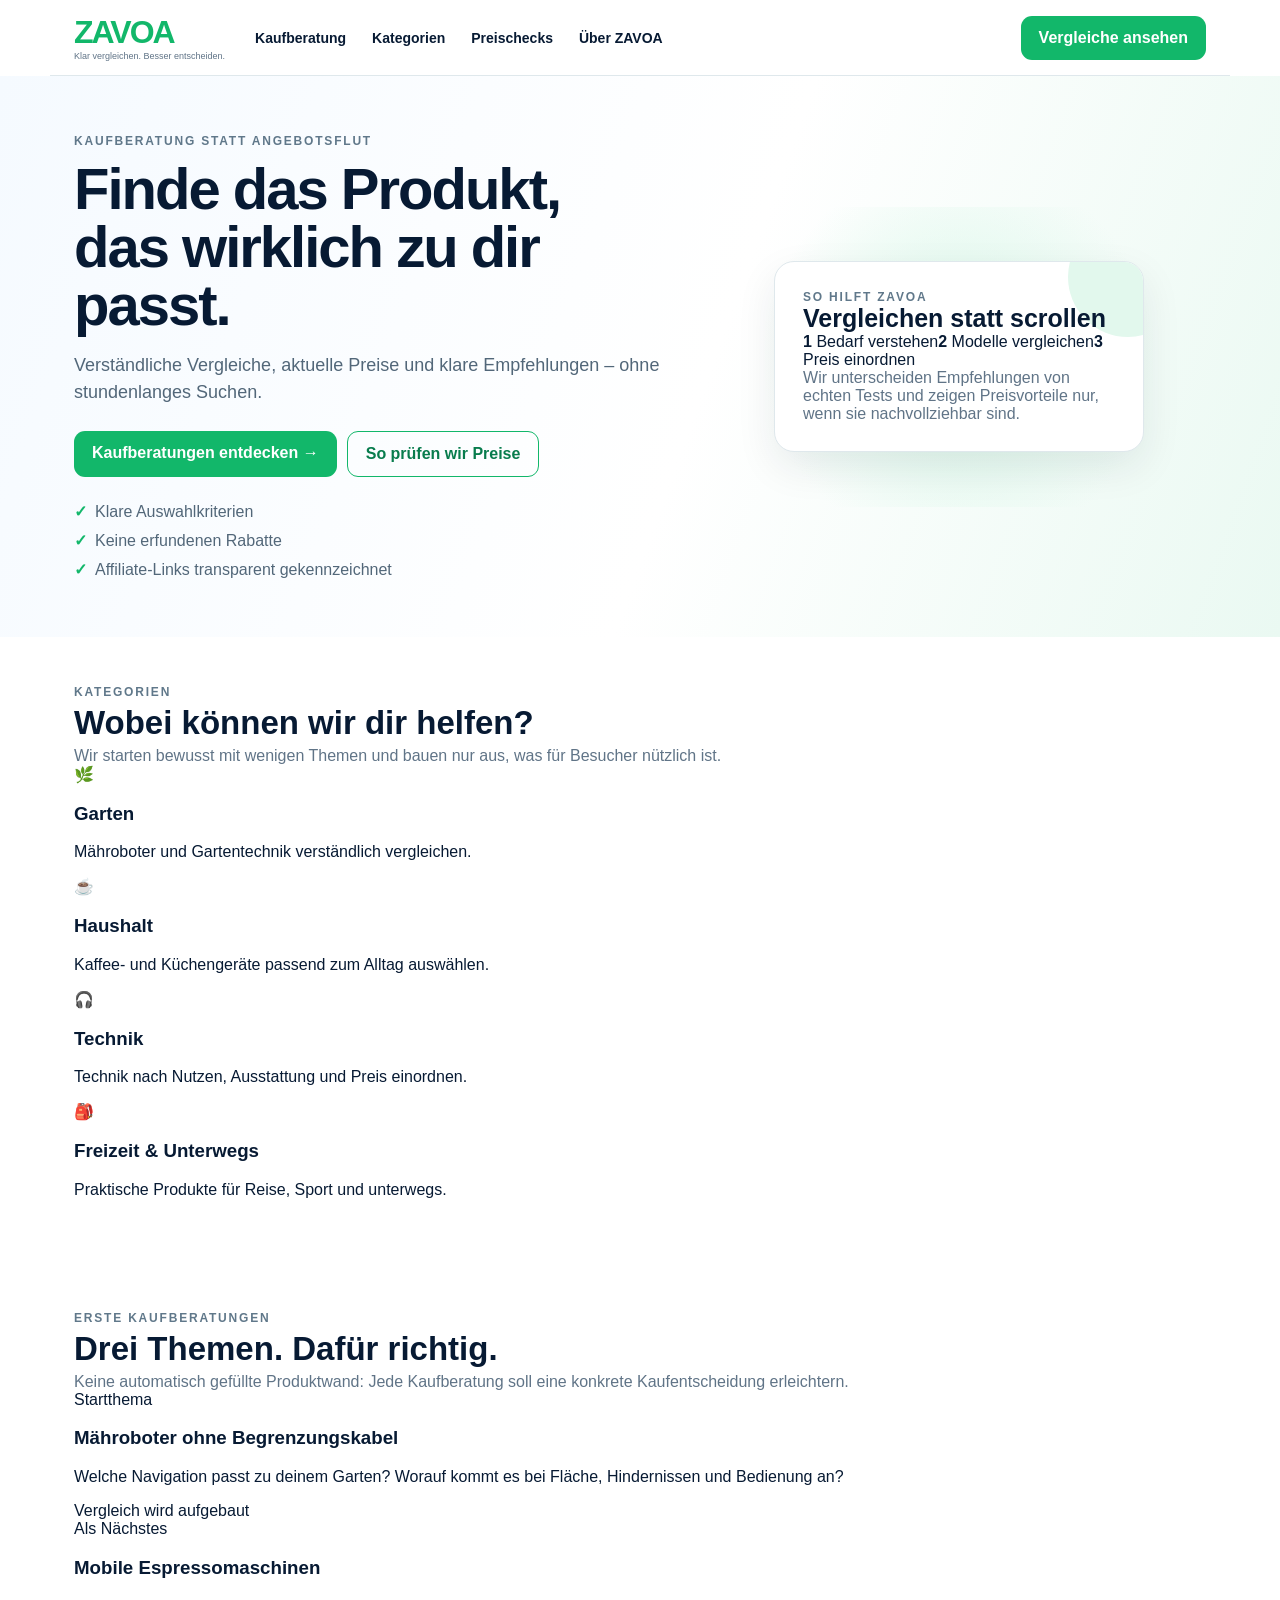
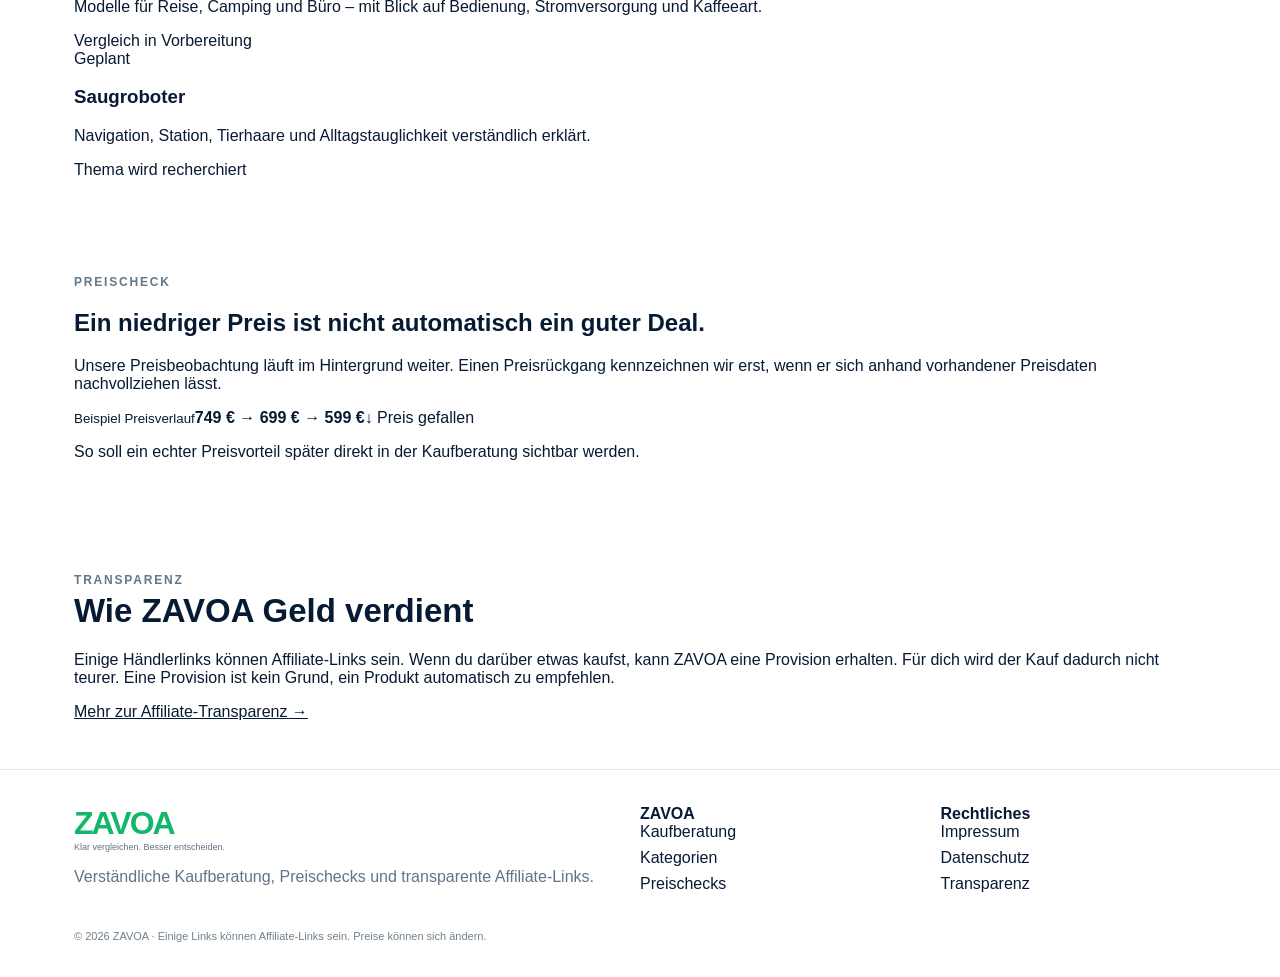
==== commit 66936be9: "Reposition ZAVOA homepage as purchase advisor" ====
--- a/index.html
+++ b/index.html
@@ -1,11 +1,11 @@
-<!doctype html><html lang="de"><head><meta charset="utf-8"><meta name="viewport" content="width=device-width,initial-scale=1"><title>ZAVOA – Gute Deals. Ohne langes Suchen.</title><link rel="stylesheet" href="style.css"></head><body><header><div class="wrap nav"><a class="brand" href="index.html"><b>ZAVOA</b><small>Clever sparen. Besser leben.</small></a><nav class="links"><a href="deals.html">Deals</a><a href="gutscheine.html">Gutscheine</a><a href="so-funktionierts.html">So funktioniert’s</a><a href="ueber-uns.html">Über uns</a><a href="kontakt.html">Kontakt</a></nav><div class="grow"></div><a class="btn green" href="#alert">Deal-Alert</a></div></header>
-<main><section class="hero"><div class="wrap heroGrid"><div><div class="kicker">Deals, die sich wirklich lohnen</div><h1>Gute Deals.<br>Ohne langes Suchen.</h1><p>ZAVOA bündelt Angebote, Gutscheine und Preisvorteile – transparent bewertet statt einfach nur aufgelistet.</p><div class="actions"><a class="btn green" href="deals.html">Deals entdecken →</a><a class="btn outline" href="gutscheine.html">Gutscheine finden</a></div><div class="checks"><span>Keine Registrierung nötig</span><span>Deal-Qualität vor Provision</span><span>Preisalarme per E-Mail</span></div></div><div class="visual"><div class="visualBox"><strong>ZAVOA Score</strong>
-<div class="score">92/100</div>
-<div class="score-label">Sehr guter Deal</div>
-<div class="muted">Bewertet nach Preis, Ersparnis, Händler &amp; Bedingungen.</div>
-<div class="score-scale"><span>0</span><span>50</span><span>75</span><span>100</span></div>
-<div class="score-bar"><i></i></div>
-<a class="score-link" href="so-funktionierts.html">Wie wird bewertet? →</a></div></div></div></section>
-<section class="section"><div class="wrap"><div class="head"><div><div class="kicker">Top Deals</div><h2>Ausgewählte Angebote</h2><div class="muted">Ausgewählte Angebote unserer Partner. Preise können sich ändern.</div></div><a href="deals.html">Alle Deals →</a></div><div class="grid" data-deals-grid data-limit="4"></div></div></section>
-<section class="section coupons"><div class="wrap"><div class="head"><div><div class="kicker">Gutscheine</div><h2>Aktuelle Gutscheine & Aktionen</h2></div><a href="gutscheine.html">Alle Gutscheine →</a></div><div class="couponGrid"><div class="coupon"><h3>Fashion-Shop</h3><strong>10 % Rabatt</strong><span class="demo">Demo – Live-Code folgt</span></div><div class="coupon"><h3>Elektronik-Shop</h3><strong>20 € Rabatt</strong><span class="demo">Demo – Live-Code folgt</span></div><div class="coupon"><h3>Sport-Shop</h3><strong>15 % Rabatt</strong><span class="demo">Demo – Live-Code folgt</span></div></div></div></section>
-<section class="section"><div class="wrap"><div class="alert" id="alert"><div><div class="kicker">Deal-Alert</div><h2>Dein Wunschpreis. Unsere Erinnerung.</h2><div>Keine Registrierung: E-Mail hinterlegen und benachrichtigt werden.</div></div><div class="form"><input type="email" placeholder="deine@email.de"><button class="btn green">Erinnerung setzen</button></div></div></div></section></main><footer><div class="wrap"><div class="foot"><div><a class="brand" href="index.html"><b>ZAVOA</b><small>Clever sparen. Besser leben.</small></a><p class="muted">Deals, Gutscheine und Preisvorteile transparent und verständlich aufbereitet.</p></div><div><b>ZAVOA</b><div class="footnav"><a href="deals.html">Deals</a><a href="gutscheine.html">Gutscheine</a><a href="kontakt.html">Kontakt</a></div></div><div><b>Rechtliches</b><div class="footnav"><a href="impressum.html">Impressum</a><a href="datenschutz.html">Datenschutz</a><a href="transparenz.html">Transparenz</a></div></div></div><div class="copy">© 2026 ZAVOA · Einige Links sind Affiliate-Links. Preise können sich ändern.</div></div></footer><script src="deals.js"></script></body></html>+<!doctype html><html lang="de"><head><meta charset="utf-8"><meta name="viewport" content="width=device-width,initial-scale=1"><title>ZAVOA – Kaufberatung & Preischeck</title><meta name="description" content="ZAVOA hilft dir, Produkte verständlich zu vergleichen und Preise besser einzuordnen."><link rel="stylesheet" href="style.css"></head><body>
+<header><div class="wrap nav"><a class="brand" href="index.html"><b>ZAVOA</b><small>Klar vergleichen. Besser entscheiden.</small></a><nav class="links"><a href="#ratgeber">Kaufberatung</a><a href="#kategorien">Kategorien</a><a href="#preischeck">Preischecks</a><a href="transparenz.html">Über ZAVOA</a></nav><div class="grow"></div><a class="btn green" href="#ratgeber">Vergleiche ansehen</a></div></header>
+<main>
+<section class="hero"><div class="wrap heroGrid"><div><div class="kicker">Kaufberatung statt Angebotsflut</div><h1>Finde das Produkt,<br>das wirklich zu dir passt.</h1><p>Verständliche Vergleiche, aktuelle Preise und klare Empfehlungen – ohne stundenlanges Suchen.</p><div class="actions"><a class="btn green" href="#ratgeber">Kaufberatungen entdecken →</a><a class="btn outline" href="#preischeck">So prüfen wir Preise</a></div><div class="checks"><span>Klare Auswahlkriterien</span><span>Keine erfundenen Rabatte</span><span>Affiliate-Links transparent gekennzeichnet</span></div></div><div class="visual"><div class="visualBox"><div class="kicker">So hilft ZAVOA</div><strong>Vergleichen statt scrollen</strong><div class="decision-list"><span><b>1</b> Bedarf verstehen</span><span><b>2</b> Modelle vergleichen</span><span><b>3</b> Preis einordnen</span></div><div class="muted">Wir unterscheiden Empfehlungen von echten Tests und zeigen Preisvorteile nur, wenn sie nachvollziehbar sind.</div></div></div></div></section>
+<section class="section" id="kategorien"><div class="wrap"><div class="head"><div><div class="kicker">Kategorien</div><h2>Wobei können wir dir helfen?</h2><div class="muted">Wir starten bewusst mit wenigen Themen und bauen nur aus, was für Besucher nützlich ist.</div></div></div><div class="categoryGrid"><div class="category"><span>🌿</span><h3>Garten</h3><p>Mähroboter und Gartentechnik verständlich vergleichen.</p></div><div class="category"><span>☕</span><h3>Haushalt</h3><p>Kaffee- und Küchengeräte passend zum Alltag auswählen.</p></div><div class="category"><span>🎧</span><h3>Technik</h3><p>Technik nach Nutzen, Ausstattung und Preis einordnen.</p></div><div class="category"><span>🎒</span><h3>Freizeit & Unterwegs</h3><p>Praktische Produkte für Reise, Sport und unterwegs.</p></div></div></div></section>
+<section class="section guide-section" id="ratgeber"><div class="wrap"><div class="head"><div><div class="kicker">Erste Kaufberatungen</div><h2>Drei Themen. Dafür richtig.</h2><div class="muted">Keine automatisch gefüllte Produktwand: Jede Kaufberatung soll eine konkrete Kaufentscheidung erleichtern.</div></div></div><div class="guideGrid"><article class="guide featured"><div class="guide-tag">Startthema</div><h3>Mähroboter ohne Begrenzungskabel</h3><p>Welche Navigation passt zu deinem Garten? Worauf kommt es bei Fläche, Hindernissen und Bedienung an?</p><div class="guide-meta">Vergleich wird aufgebaut</div></article><article class="guide"><div class="guide-tag">Als Nächstes</div><h3>Mobile Espressomaschinen</h3><p>Modelle für Reise, Camping und Büro – mit Blick auf Bedienung, Stromversorgung und Kaffeeart.</p><div class="guide-meta">Vergleich in Vorbereitung</div></article><article class="guide"><div class="guide-tag">Geplant</div><h3>Saugroboter</h3><p>Navigation, Station, Tierhaare und Alltagstauglichkeit verständlich erklärt.</p><div class="guide-meta">Thema wird recherchiert</div></article></div></div></section>
+<section class="section" id="preischeck"><div class="wrap"><div class="pricecheck"><div><div class="kicker">Preischeck</div><h2>Ein niedriger Preis ist nicht automatisch ein guter Deal.</h2><p>Unsere Preisbeobachtung läuft im Hintergrund weiter. Einen Preisrückgang kennzeichnen wir erst, wenn er sich anhand vorhandener Preisdaten nachvollziehen lässt.</p></div><div class="price-example"><small>Beispiel Preisverlauf</small><strong>749 € → 699 € → 599 €</strong><span>↓ Preis gefallen</span><p>So soll ein echter Preisvorteil später direkt in der Kaufberatung sichtbar werden.</p></div></div></div></section>
+<section class="section trust"><div class="wrap"><div class="head"><div><div class="kicker">Transparenz</div><h2>Wie ZAVOA Geld verdient</h2></div></div><p class="trusttext">Einige Händlerlinks können Affiliate-Links sein. Wenn du darüber etwas kaufst, kann ZAVOA eine Provision erhalten. Für dich wird der Kauf dadurch nicht teurer. Eine Provision ist kein Grund, ein Produkt automatisch zu empfehlen.</p><a href="transparenz.html">Mehr zur Affiliate-Transparenz →</a></div></section>
+</main>
+<footer><div class="wrap"><div class="foot"><div><a class="brand" href="index.html"><b>ZAVOA</b><small>Klar vergleichen. Besser entscheiden.</small></a><p class="muted">Verständliche Kaufberatung, Preischecks und transparente Affiliate-Links.</p></div><div><b>ZAVOA</b><div class="footnav"><a href="#ratgeber">Kaufberatung</a><a href="#kategorien">Kategorien</a><a href="#preischeck">Preischecks</a></div></div><div><b>Rechtliches</b><div class="footnav"><a href="impressum.html">Impressum</a><a href="datenschutz.html">Datenschutz</a><a href="transparenz.html">Transparenz</a></div></div></div><div class="copy">© 2026 ZAVOA · Einige Links können Affiliate-Links sein. Preise können sich ändern.</div></div></footer>
+</body></html>
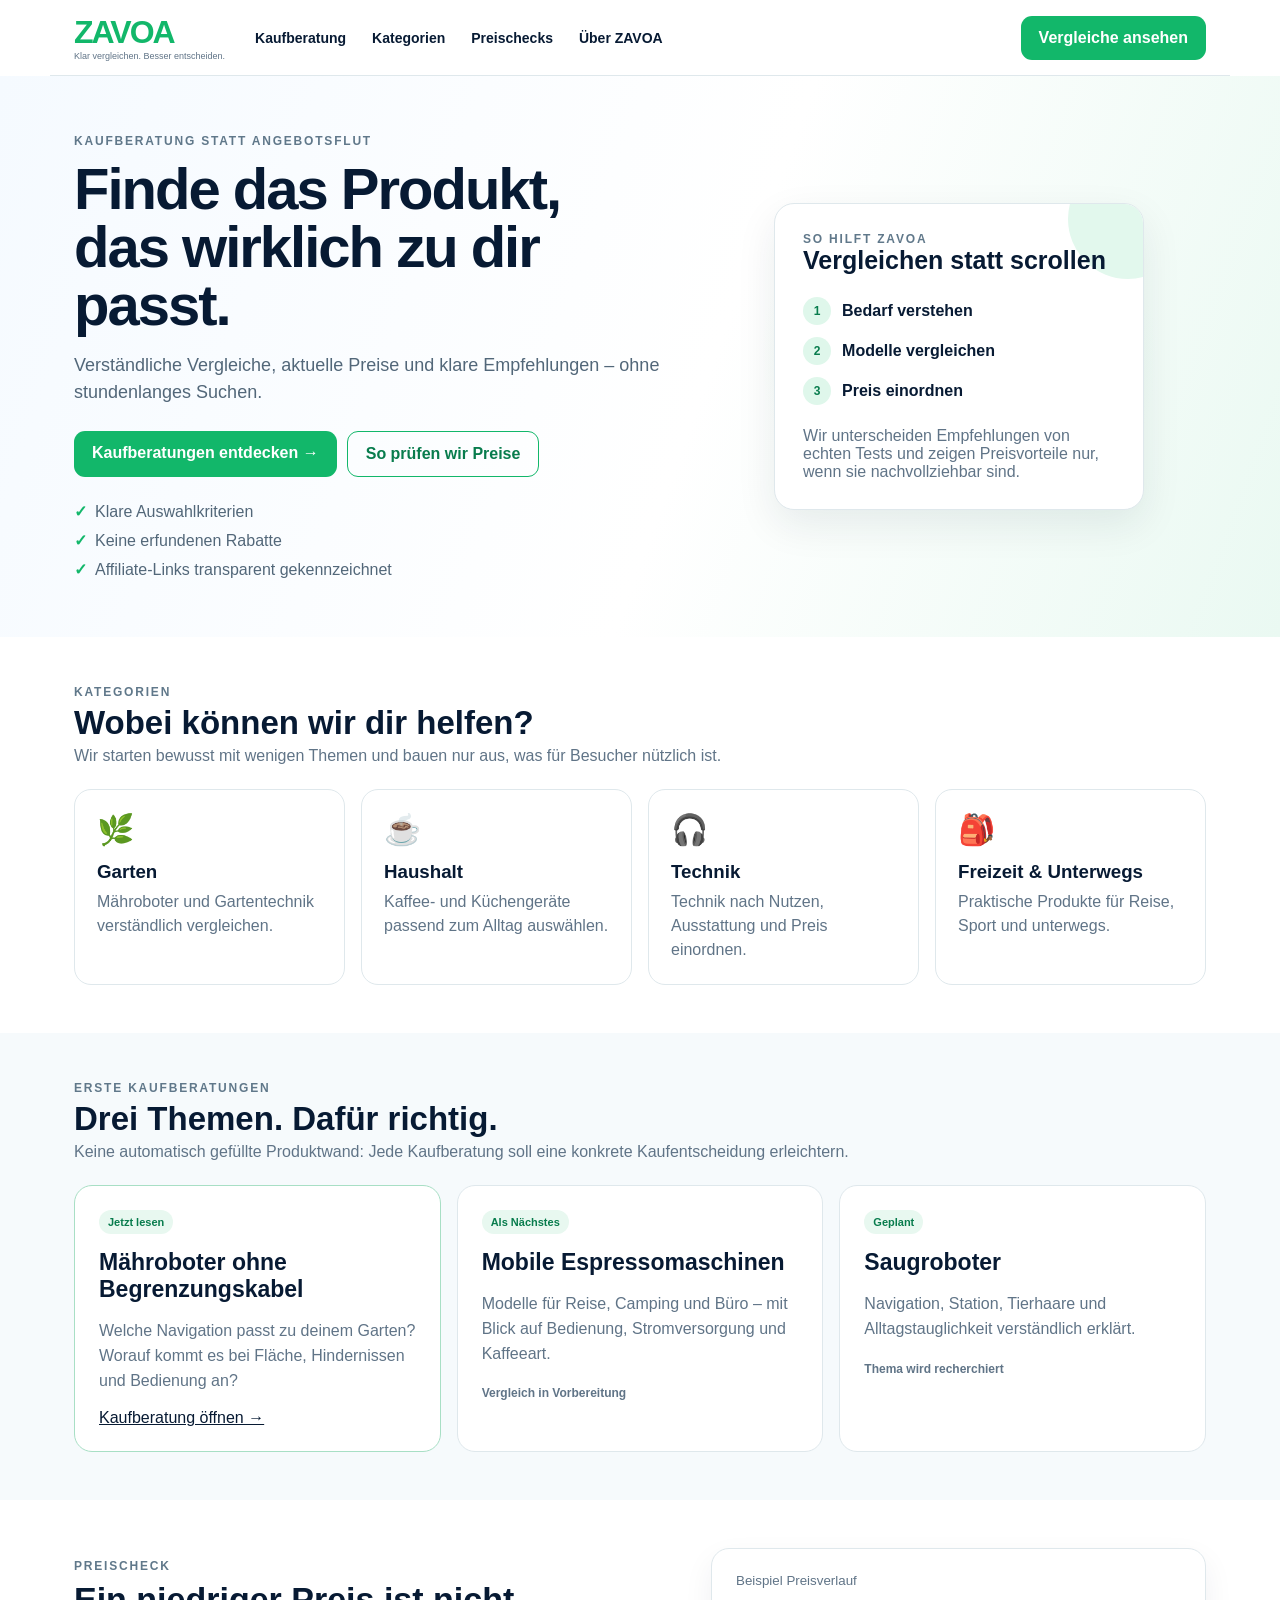
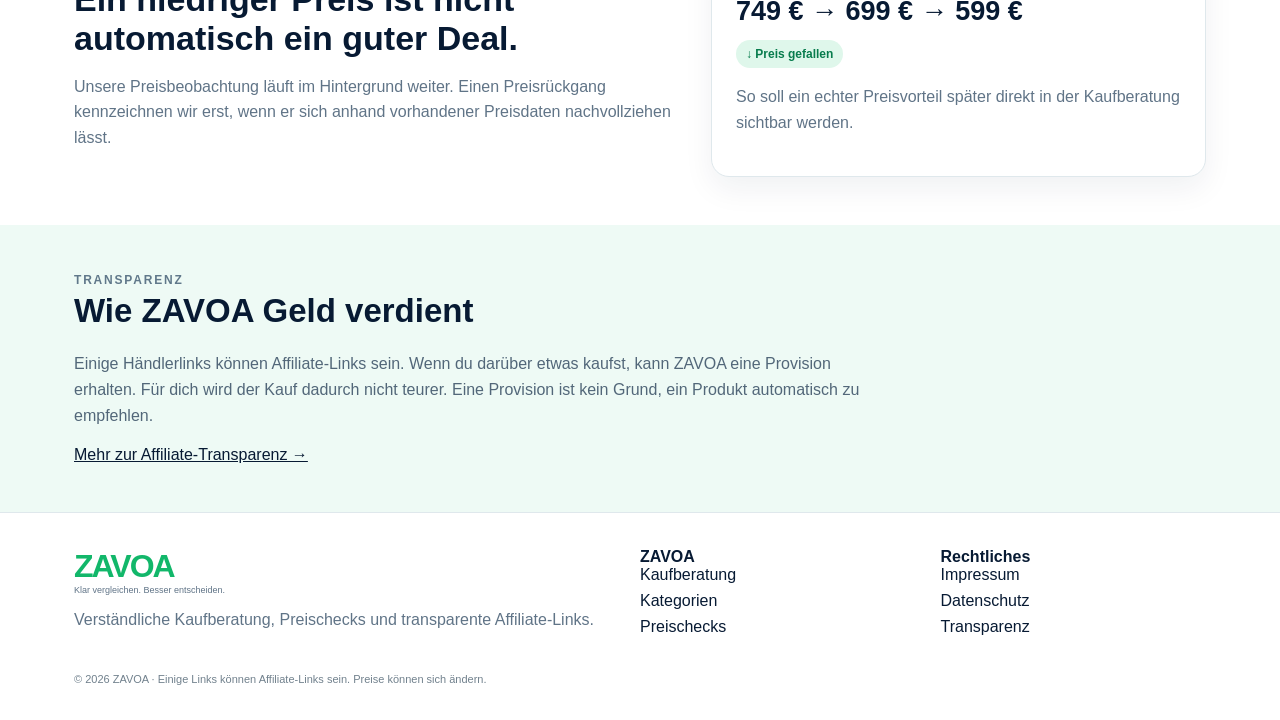
==== commit c8e371c7: "Link first ZAVOA buying guide" ====
--- a/index.html
+++ b/index.html
@@ -3,7 +3,7 @@
 <main>
 <section class="hero"><div class="wrap heroGrid"><div><div class="kicker">Kaufberatung statt Angebotsflut</div><h1>Finde das Produkt,<br>das wirklich zu dir passt.</h1><p>Verständliche Vergleiche, aktuelle Preise und klare Empfehlungen – ohne stundenlanges Suchen.</p><div class="actions"><a class="btn green" href="#ratgeber">Kaufberatungen entdecken →</a><a class="btn outline" href="#preischeck">So prüfen wir Preise</a></div><div class="checks"><span>Klare Auswahlkriterien</span><span>Keine erfundenen Rabatte</span><span>Affiliate-Links transparent gekennzeichnet</span></div></div><div class="visual"><div class="visualBox"><div class="kicker">So hilft ZAVOA</div><strong>Vergleichen statt scrollen</strong><div class="decision-list"><span><b>1</b> Bedarf verstehen</span><span><b>2</b> Modelle vergleichen</span><span><b>3</b> Preis einordnen</span></div><div class="muted">Wir unterscheiden Empfehlungen von echten Tests und zeigen Preisvorteile nur, wenn sie nachvollziehbar sind.</div></div></div></div></section>
 <section class="section" id="kategorien"><div class="wrap"><div class="head"><div><div class="kicker">Kategorien</div><h2>Wobei können wir dir helfen?</h2><div class="muted">Wir starten bewusst mit wenigen Themen und bauen nur aus, was für Besucher nützlich ist.</div></div></div><div class="categoryGrid"><div class="category"><span>🌿</span><h3>Garten</h3><p>Mähroboter und Gartentechnik verständlich vergleichen.</p></div><div class="category"><span>☕</span><h3>Haushalt</h3><p>Kaffee- und Küchengeräte passend zum Alltag auswählen.</p></div><div class="category"><span>🎧</span><h3>Technik</h3><p>Technik nach Nutzen, Ausstattung und Preis einordnen.</p></div><div class="category"><span>🎒</span><h3>Freizeit & Unterwegs</h3><p>Praktische Produkte für Reise, Sport und unterwegs.</p></div></div></div></section>
-<section class="section guide-section" id="ratgeber"><div class="wrap"><div class="head"><div><div class="kicker">Erste Kaufberatungen</div><h2>Drei Themen. Dafür richtig.</h2><div class="muted">Keine automatisch gefüllte Produktwand: Jede Kaufberatung soll eine konkrete Kaufentscheidung erleichtern.</div></div></div><div class="guideGrid"><article class="guide featured"><div class="guide-tag">Startthema</div><h3>Mähroboter ohne Begrenzungskabel</h3><p>Welche Navigation passt zu deinem Garten? Worauf kommt es bei Fläche, Hindernissen und Bedienung an?</p><div class="guide-meta">Vergleich wird aufgebaut</div></article><article class="guide"><div class="guide-tag">Als Nächstes</div><h3>Mobile Espressomaschinen</h3><p>Modelle für Reise, Camping und Büro – mit Blick auf Bedienung, Stromversorgung und Kaffeeart.</p><div class="guide-meta">Vergleich in Vorbereitung</div></article><article class="guide"><div class="guide-tag">Geplant</div><h3>Saugroboter</h3><p>Navigation, Station, Tierhaare und Alltagstauglichkeit verständlich erklärt.</p><div class="guide-meta">Thema wird recherchiert</div></article></div></div></section>
+<section class="section guide-section" id="ratgeber"><div class="wrap"><div class="head"><div><div class="kicker">Erste Kaufberatungen</div><h2>Drei Themen. Dafür richtig.</h2><div class="muted">Keine automatisch gefüllte Produktwand: Jede Kaufberatung soll eine konkrete Kaufentscheidung erleichtern.</div></div></div><div class="guideGrid"><article class="guide featured"><div class="guide-tag">Jetzt lesen</div><h3>Mähroboter ohne Begrenzungskabel</h3><p>Welche Navigation passt zu deinem Garten? Worauf kommt es bei Fläche, Hindernissen und Bedienung an?</p><a class="guide-link" href="maehroboter-ohne-begrenzungskabel.html">Kaufberatung öffnen →</a></article><article class="guide"><div class="guide-tag">Als Nächstes</div><h3>Mobile Espressomaschinen</h3><p>Modelle für Reise, Camping und Büro – mit Blick auf Bedienung, Stromversorgung und Kaffeeart.</p><div class="guide-meta">Vergleich in Vorbereitung</div></article><article class="guide"><div class="guide-tag">Geplant</div><h3>Saugroboter</h3><p>Navigation, Station, Tierhaare und Alltagstauglichkeit verständlich erklärt.</p><div class="guide-meta">Thema wird recherchiert</div></article></div></div></section>
 <section class="section" id="preischeck"><div class="wrap"><div class="pricecheck"><div><div class="kicker">Preischeck</div><h2>Ein niedriger Preis ist nicht automatisch ein guter Deal.</h2><p>Unsere Preisbeobachtung läuft im Hintergrund weiter. Einen Preisrückgang kennzeichnen wir erst, wenn er sich anhand vorhandener Preisdaten nachvollziehen lässt.</p></div><div class="price-example"><small>Beispiel Preisverlauf</small><strong>749 € → 699 € → 599 €</strong><span>↓ Preis gefallen</span><p>So soll ein echter Preisvorteil später direkt in der Kaufberatung sichtbar werden.</p></div></div></div></section>
 <section class="section trust"><div class="wrap"><div class="head"><div><div class="kicker">Transparenz</div><h2>Wie ZAVOA Geld verdient</h2></div></div><p class="trusttext">Einige Händlerlinks können Affiliate-Links sein. Wenn du darüber etwas kaufst, kann ZAVOA eine Provision erhalten. Für dich wird der Kauf dadurch nicht teurer. Eine Provision ist kein Grund, ein Produkt automatisch zu empfehlen.</p><a href="transparenz.html">Mehr zur Affiliate-Transparenz →</a></div></section>
 </main>
--- a/style.css
+++ b/style.css
@@ -36,3 +36,12 @@
 .product-pic{overflow:hidden;padding:24px;background:#fff;height:160px}
 .product-pic img{width:auto;height:auto;max-width:120px;max-height:105px;object-fit:contain;display:block;margin:auto}
 .image-note{font-size:10px;color:#71818d;margin:5px 2px 0}
+
+
+/* ZAVOA Kaufberater Startseite */
+.decision-list{display:grid;gap:12px;margin:22px 0}.decision-list span{display:flex;align-items:center;gap:11px;font-weight:800}.decision-list b{width:28px;height:28px;border-radius:50%;display:grid;place-items:center;background:#dff7eb;color:#087c4d;font-size:12px}
+.categoryGrid{display:grid;grid-template-columns:repeat(4,1fr);gap:16px;margin-top:24px}.category{border:1px solid var(--l);border-radius:17px;padding:22px;background:#fff}.category>span{font-size:30px}.category h3{margin:14px 0 7px}.category p{margin:0;color:var(--m);line-height:1.5}
+.guide-section{background:var(--bg)}.guideGrid{display:grid;grid-template-columns:repeat(3,1fr);gap:16px;margin-top:24px}.guide{background:#fff;border:1px solid var(--l);border-radius:18px;padding:24px}.guide.featured{border-color:#a8dfc5}.guide-tag{display:inline-block;padding:6px 9px;border-radius:999px;background:#e8f8f0;color:#087c4d;font-size:11px;font-weight:900}.guide h3{font-size:23px;margin:15px 0 9px}.guide p{color:var(--m);line-height:1.55}.guide-meta{margin-top:20px;font-size:12px;font-weight:800;color:#607487}
+.pricecheck{display:grid;grid-template-columns:1.1fr .9fr;gap:32px;align-items:center}.pricecheck h2{font-size:34px;margin:7px 0 12px}.pricecheck p{color:var(--m);line-height:1.6}.price-example{border:1px solid var(--l);border-radius:18px;padding:24px;background:#fff;box-shadow:0 12px 30px #0b263810}.price-example small{display:block;color:var(--m);margin-bottom:8px}.price-example strong{display:block;font-size:27px}.price-example span{display:inline-block;margin-top:13px;background:#dff7eb;color:#087c4d;border-radius:999px;padding:7px 10px;font-weight:900;font-size:12px}.trust{background:#eefaf5}.trusttext{max-width:800px;line-height:1.65;color:#526779}
+@media(max-width:850px){.categoryGrid{grid-template-columns:1fr 1fr}.guideGrid{grid-template-columns:1fr}.pricecheck{grid-template-columns:1fr}}
+@media(max-width:520px){.categoryGrid{grid-template-columns:1fr}.guide h3{font-size:21px}.pricecheck h2{font-size:29px}.price-example strong{font-size:23px}}
